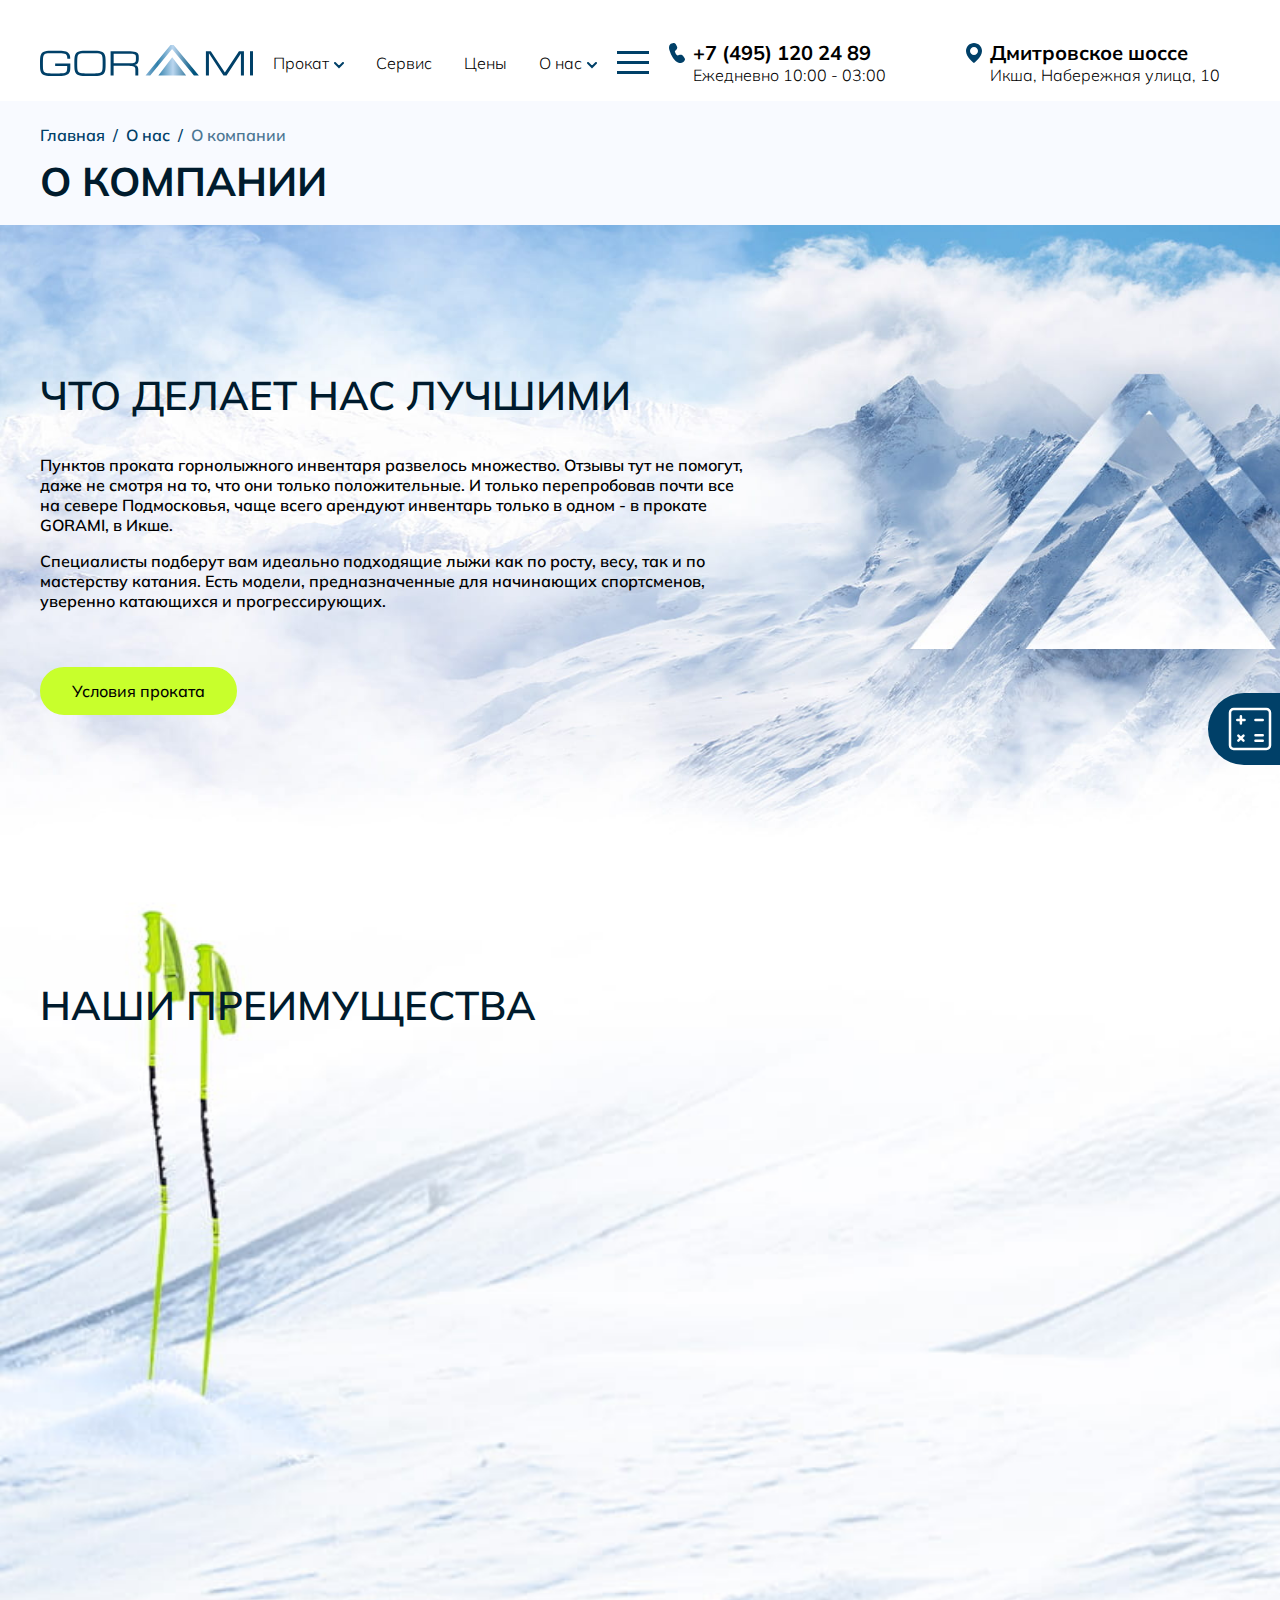
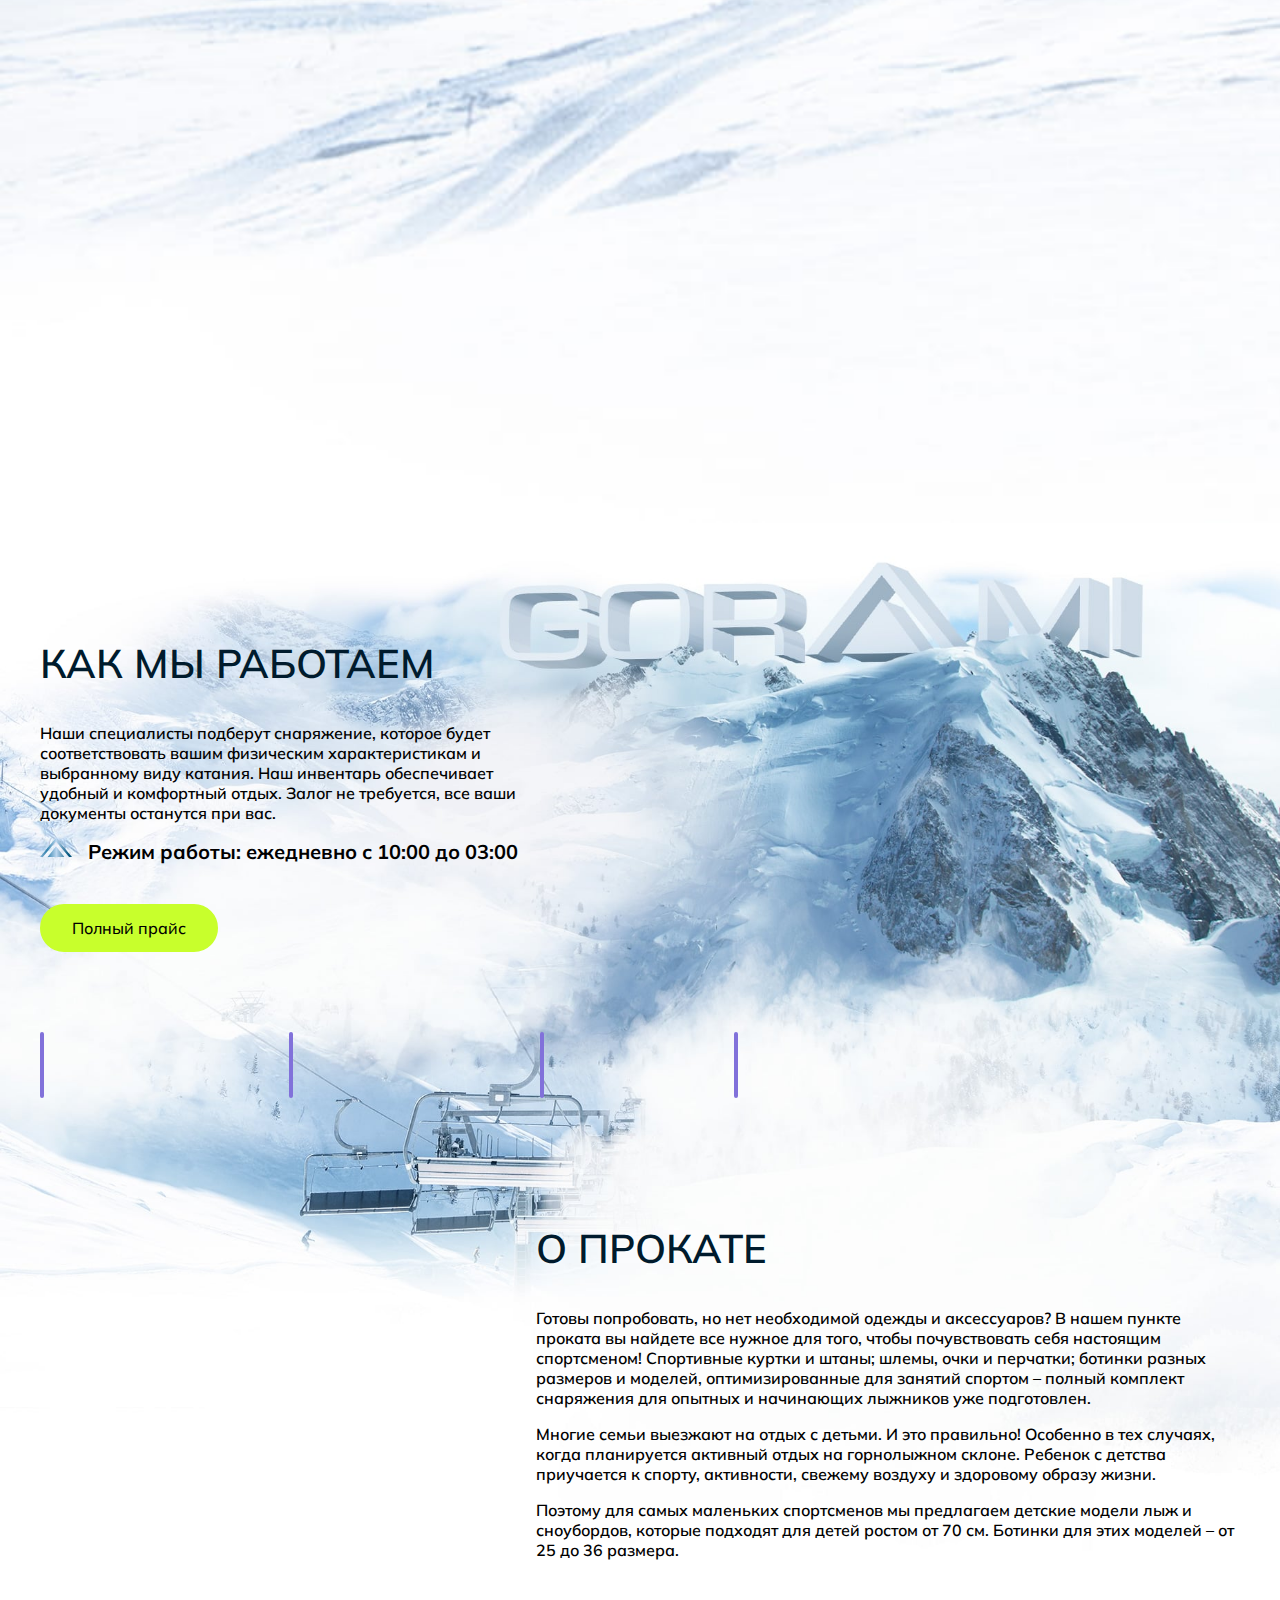
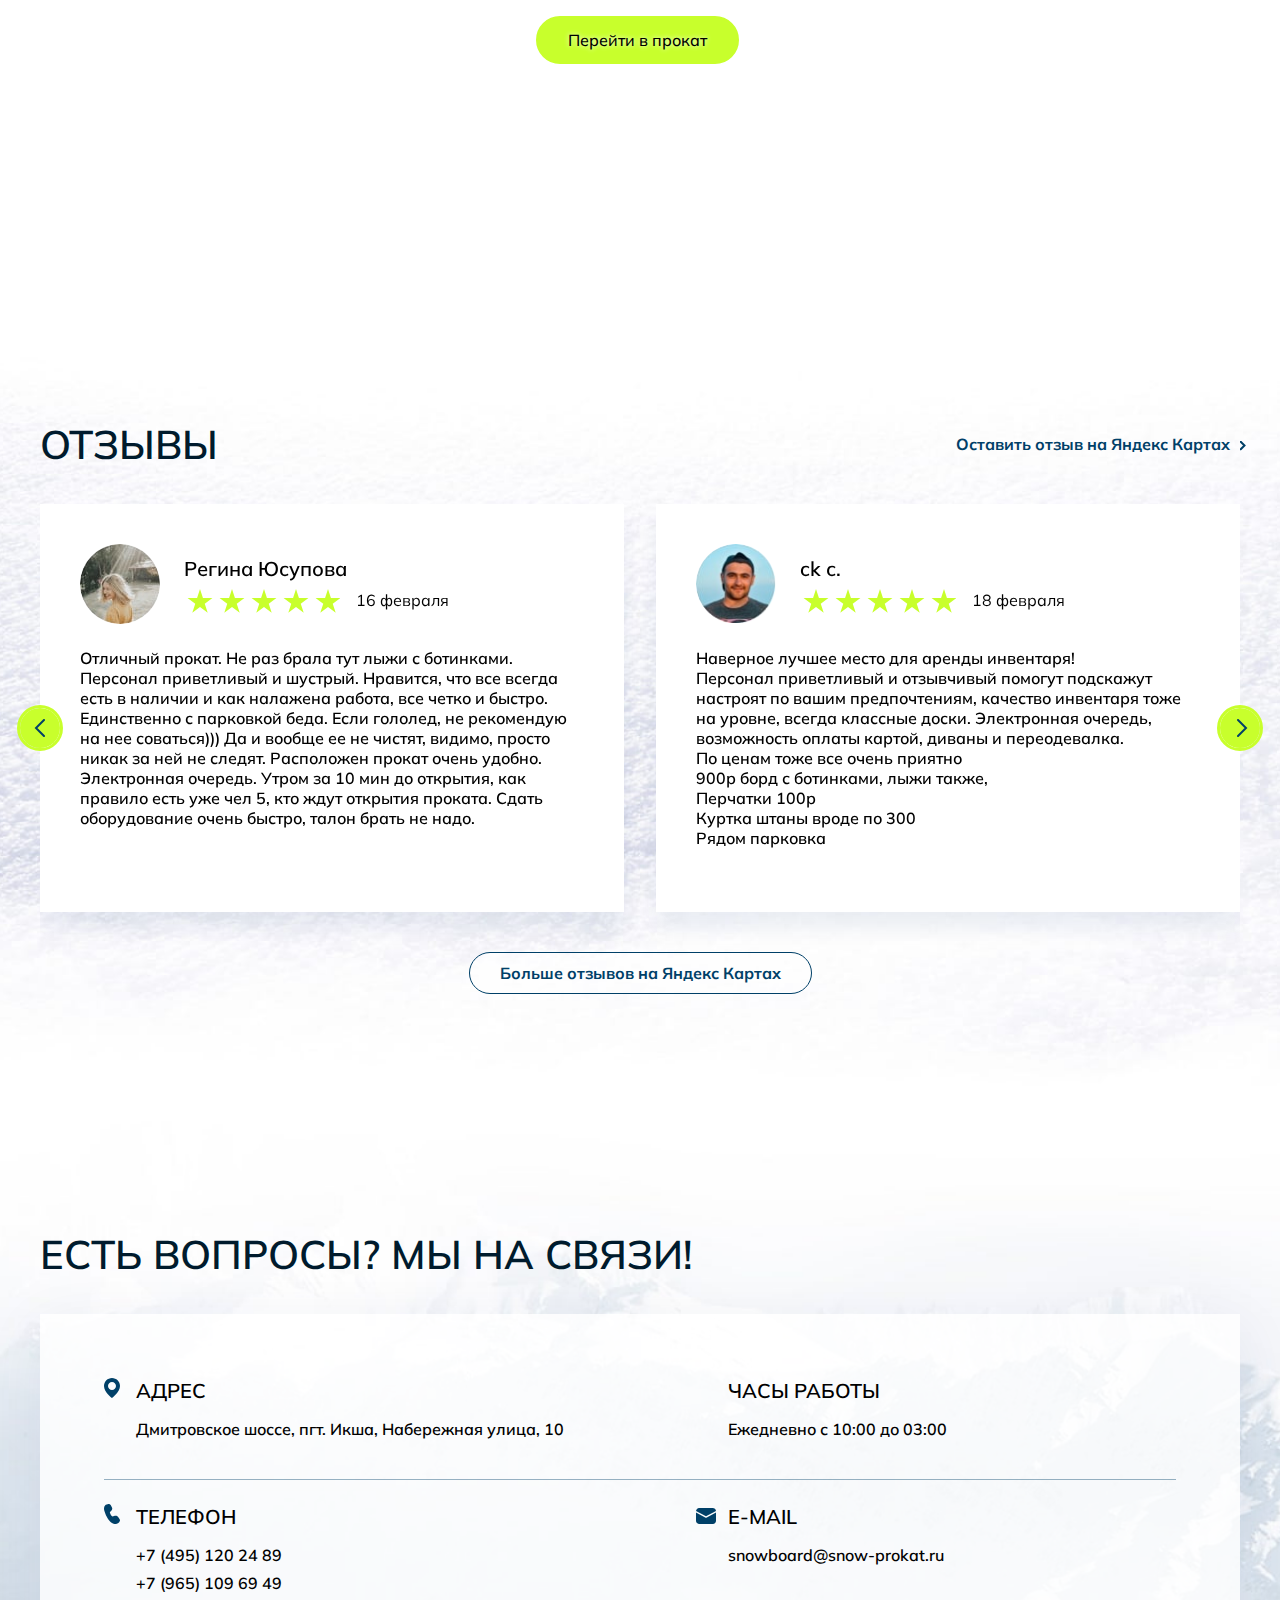
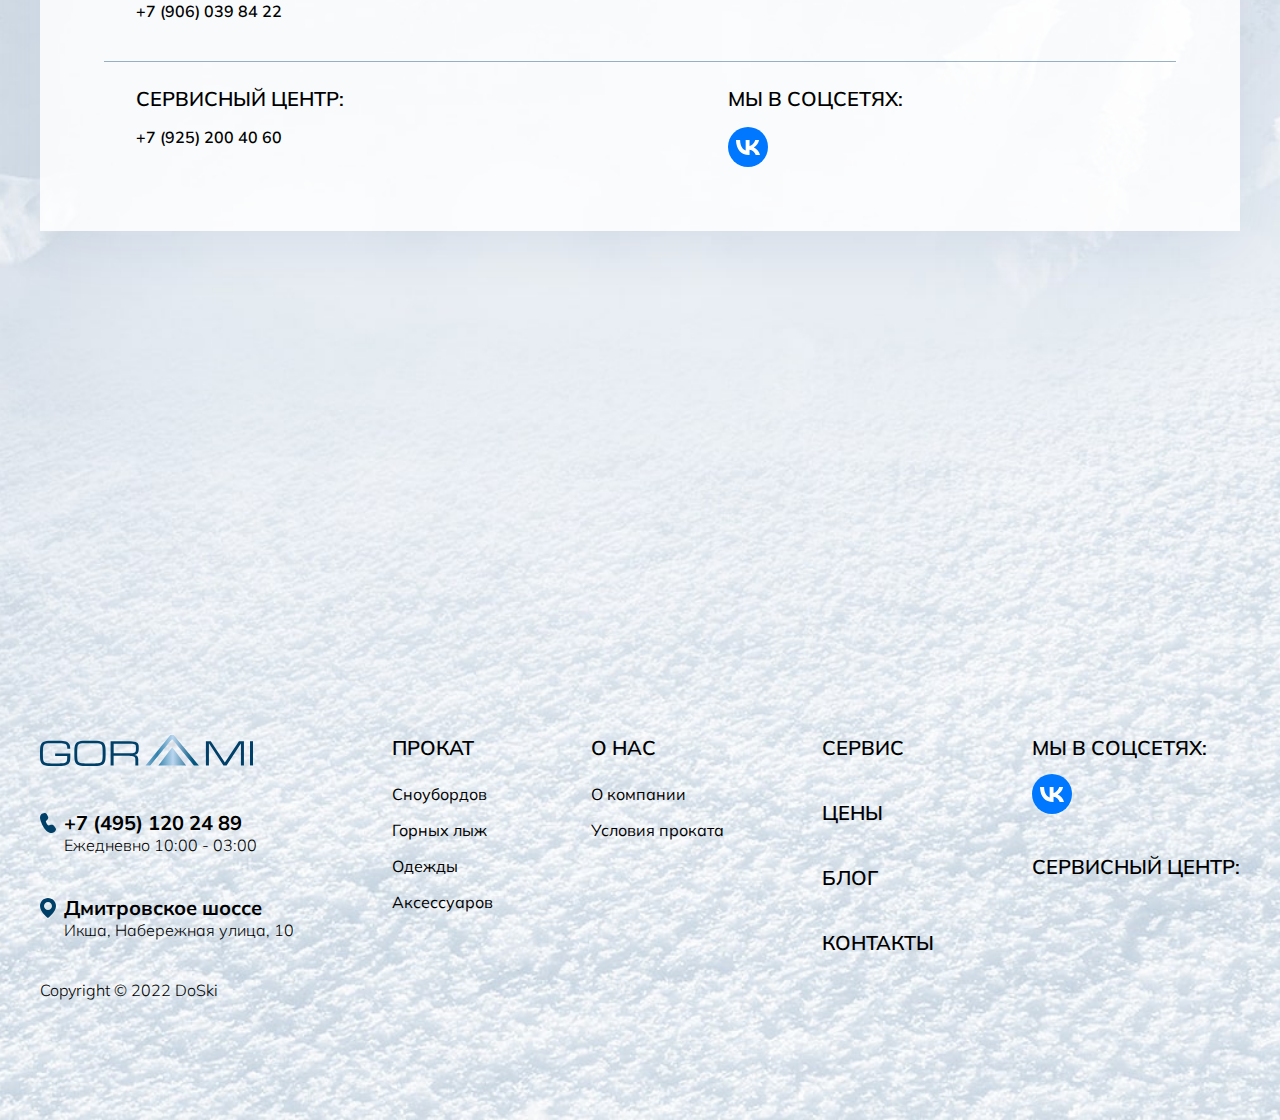
==== about/index.html @ 7235d3f4 "add project" ====
<!DOCTYPE html>
<html lang="ru">
<head>
  <meta charset="windows-1251">
  <meta http-equiv="X-UA-Compatible" content="IE=edge">
  <meta name="viewport" content="width=device-width, initial-scale=1.0">
  <title>Gorami</title>
  <link rel="shortcut icon" href="/favicon.svg" type="image/svg+xml">
  <link rel="stylesheet" href="/fonts/fonts.css">
  <link rel="stylesheet" href="/styles/tiny-slider.css">
  <link rel="stylesheet" href="/template_styles.css">
  <script src="/js/jquery-3.6.0.min.js"></script>
  <script src="/js/tiny-slider.js"></script>
  <script src="https://api-maps.yandex.ru/2.1/?apikey=424e8338-02d6-4172-8698-59b1cd6343d4&lang=ru_RU" type="text/javascript"></script>  
  <script src="/script.js"></script>
</head>
<body>
  <div class="loader">
    <img src="/images/icons/icon.svg" width="300">
  </div>
  <header class="header limiter">
    <a href="/"><img class="header_logo" src="/images/logo.svg"></a>
    <nav class="header_menu">
      <ul class="header_menu-list">
        <li class="header_submenu">
          <a href="/rental/">������</a>
          <ul>
            <li><a href="/rental/snowboard/">������ ����������</a></li>
            <li><a href="/rental/ski/">������ ������ ���</a></li>
            <li><a href="/rental/clothing/">������ ������</a></li>
            <li><a href="/rental/accessories/">������ �����������</a></li>
          </ul>
        </li>
        <li><a href="/service/">������</a></li>
        <li><a href="/prices/">����</a></li>
        <li class="header_submenu">
          <a href="/about/">� ���</a>
          <ul>
            <li><a href="/about/">� ��������</a></li>
            <li><a href="/about/conditions/">������� �������</a></li>
          </ul>
        </li>
        <li><a href="/blog/">����</a></li>
        <li><a href="/contacts/">��������</a></li>
      </ul>
      <div class="burger">
        <div class="burger_icon"></div>
        <ul class="burger_menu popup-menu"></ul>
      </div>
    </nav>
    <div class="header_contacts">
      <div class="header_phone">
        <a href="tel:+74951202489" class="header_phone-top header_contacts-top">+7 (495) 120 24 89</a>
        <div class="header_contacts-bottom">��������� 10:00 - 03:00</div>
      </div>
      <div class="header_address">
        <div class="header_address-top header_contacts-top">����������� �����</div>
        <div class="header_contacts-bottom">����, ���������� �����, 10</div>
      </div>
    </div>
    <div class="mobile_burger">
      <div class="burger_icon"></div>
    </div>
    <div class="mobile_sidebar limiter">
      <div class="mobile_sidebar-header">
        <img class="header_logo" src="/images/logo.svg">
        <div class="mobile_burger">
          <div class="burger_icon"></div>
        </div>
      </div>
      <nav class="mobile_menu">
        <ul>
          <li class="mobile_submenu">
            <a href="/rental/">������</a>
            <div class="submenu">
              <div class="submenu_back">������</div>
              <ul>
                <li><a href="/rental/snowboard/">����������</a></li>
                <li><a href="/rental/ski/">������ ���</a></li>
                <li><a href="/rental/clothing/">������</a></li>
                <li><a href="/rental/accessories/">�����������</a></li>
              </ul>
              <div class="mobile_contacts">
                <div class="header_phone">
                  <a href="tel:+74951202489" class="header_phone-top header_contacts-top">+7 (495) 120 24 89</a>
                  <div class="header_contacts-bottom">��������� 10:00 - 03:00</div>
                </div>
                <div class="header_address">
                  <div class="header_address-top header_contacts-top">����������� �����</div>
                  <div class="header_contacts-bottom">����, ���������� �����, 10</div>
                </div>
              </div>
            </div>
          </li>
          <li><a href="/service/">������</a></li>
          <li><a href="/prices/">����</a></li>
          <li class="mobile_submenu">
            <a href="/about/">� ���</a>
            <div class="submenu">
              <div class="submenu_back">� ���</div>
              <ul>
                <li><a href="/about/">� ��������</a></li>
                <li><a href="/about/conditions/">������� �������</a></li>
              </ul>
              <div class="mobile_contacts">
                <div class="header_phone">
                  <a href="tel:+74951202489" class="header_phone-top header_contacts-top">+7 (495) 120 24 89</a>
                  <div class="header_contacts-bottom">��������� 10:00 - 03:00</div>
                </div>
                <div class="header_address">
                  <div class="header_address-top header_contacts-top">����������� �����</div>
                  <div class="header_contacts-bottom">����, ���������� �����, 10</div>
                </div>
              </div>
            </div>
          </li>
          <li><a href="/blog/">����</a></li>
          <li><a href="/contacts/">��������</a></li>
        </ul>
      </nav>
      <div class="mobile_contacts">
        <div class="header_phone">
          <a href="tel:+74951202489" class="header_phone-top header_contacts-top">+7 (495) 120 24 89</a>
          <div class="header_contacts-bottom">��������� 10:00 - 03:00</div>
        </div>
        <div class="header_address">
          <div class="header_address-top header_contacts-top">����������� �����</div>
          <div class="header_contacts-bottom">����, ���������� �����, 10</div>
        </div>
      </div>
    </div>
  </header>
  <main>
    <div class="subheader">
      <div class="limiter">
        <ul class="breadcrumbs">
          <li>
            <a href="/">�������</a>
          </li>
          <li>
            <a href="/about/">� ���</a>
          </li>
          <li>� ��������</li>
        </ul>
        <h1>� ��������</h1>
      </div>
    </div>
    <div class="about_first animate_parent">
      <div class="limiter">
        <div class="about_first-text">
          <h2>��� ������ ��� �������</h2>
          <p>������� ������� ������������ ��������� ��������� ���������. ������ ��� �� �������, ���� �� ������ �� ��, ��� ��� ������ �������������. � ������ ������������ ����� ��� �� ������ �����������, ���� ����� �������� ��������� ������ � ����� - � ������� GORAMI, � ����.</p>
          <p>����������� �������� ��� �������� ���������� ���� ��� �� �����, ����, ��� � �� ���������� �������. ���� ������, ��������������� ��� ���������� �����������, �������� ���������� � ���������������.</p>
          <a class="button button__full-green" href="/about/conditions/">������� �������</a>
        </div>
      </div>
      <img class="snowboarder_about animate" src="/images/snowboarder_about.png">
    </div>
    <section class="main_advantages about_advantages animate_parent">
      <div class="limiter">
        <div class="hgroup">
          <h2>���� ������������</h2>
        </div>
        <div class="main_advantages-container"> 
          <div class="main_advantages-list">
            <div class="main_advantages-item animate">
              <img src="/images/advantages_1.png" loading="lazy">
              <p>��������� ���������� ��������� �� 30%</p>
            </div>
            <div class="main_advantages-item animate">
              <img src="/images/advantages_2.png" loading="lazy">
              <p>����������������� ��������� ��������� ����� ������� �������</p>
            </div>
            <div class="main_advantages-item animate">
              <img src="/images/advantages_3.png" loading="lazy">
              <p>������� �������� � ����������</p>
            </div>
            <div class="main_advantages-item animate">
              <img src="/images/advantages_4.png" loading="lazy">
              <p>������ �������� ���������, ������� ������ � ������</p>
            </div>
            <div class="main_advantages-item animate">
              <img src="/images/advantages_5.png" loading="lazy">
              <p>���������� ���������� � ������� ������</p>
            </div>
            <div class="main_advantages-item animate">
              <img src="/images/advantages_6.png" loading="lazy">
              <p>����������� �������, ������ �������</p>
            </div>
          </div>
          <div class="advantages_slider-wrapper">
            <div class="advantages_slider">
              <div>
                <div class="advantages_slider-item">
                  <img src="/images/advantages_1.png" class="advantages_slider-img" loading="lazy">
                  <p>��������� ���������� ��������� �� 30%</p>
                </div>
              </div>
              <div>
                <div class="advantages_slider-item">
                  <img src="/images/advantages_2.png" loading="lazy">
                  <p>����������������� ��������� ��������� ����� ������� �������</p>
                </div>
              </div>
              <div>
                <div class="advantages_slider-item">
                  <img src="/images/advantages_3.png" loading="lazy">
                  <p>������� �������� � ����������</p>
                </div>
              </div>
              <div>
                <div class="advantages_slider-item" class="advantages_slider-img">
                  <img src="/images/advantages_4.png" loading="lazy">
                  <p>������ �������� ���������, ������� ������ � ������</p>
                </div>
              </div>
              <div>
                <div class="advantages_slider-item">
                  <img src="/images/advantages_5.png" loading="lazy">
                  <p>���������� ���������� � ������� ������</p>
                </div>
              </div>
              <div>
                <div class="advantages_slider-item">
                  <img src="/images/advantages_6.png" loading="lazy">
                  <p>����������� �������, ������ �������</p>
                </div>
              </div>
            </div>
            <div class="advantages_slider-nav">
              <button class="advantages_slider-left"></button>
              <button class="advantages_slider-right"></button>
            </div>
          </div>
        </div>
      </div>
    </section>
    <div class="about_middle">
      <section class="our-work limiter animate_parent">
        <div class="hgroup">
          <h2>��� �� ��������</h2>
        </div>
        <div class="our-work_text">
          <p>���� ����������� �������� ����������, ������� ����� ��������������� ����� ���������� ��������������� � ���������� ���� �������. ��� ��������� ������������ ������� � ���������� �����. ����� �� ���������, ��� ���� ��������� ��������� ��� ���.</p>
          <div class="time-work"><div>����� ������: <span class="nowrap">��������� � 10:00 �� 03:00</span></div></div>
          <div class="our-work_buttons"><a class="button button__full-green" href="/prices/">������ �����</a></div>
        </div>
        <div class="our-work_list">
          <div class="our-work_item">
            <div class="our-work_item-text animate">������������<br> ���������</div>
          </div>
          <div class="our-work_item">
            <div class="our-work_item-text animate">�������<br> ������������</div>
          </div>
          <div class="our-work_item">
            <div class="our-work_item-text animate">������<br> 5 ������</div>
          </div>
          <div class="our-work_item">
            <div class="our-work_item-text animate">���������<br> ����</div>
          </div>
        </div>   
      </section>
      <section class="about_rental limiter">
        <img class="about_family" src="/images/about_family.png">
        <div class="about_rental-text">
          <div class="hgroup">
            <h2>� �������</h2>
          </div>
          <p>������ �����������, �� ��� ����������� ������ � �����������? � ����� ������ ������� �� ������� ��� ������ ��� ����, ����� ������������� ���� ��������� �����������! ���������� ������ � �����; �����, ���� � ��������; ������� ������ �������� � �������, ���������������� ��� ������� ������� � ������ �������� ���������� ��� ������� � ���������� �������� ��� �����������.</p>
          <p>������ ����� �������� �� ����� � ������. � ��� ���������! �������� � ��� �������, ����� ����������� �������� ����� �� ����������� ������. ������� � ������� ���������� � ������, ����������, ������� ������� � ��������� ������ �����.</p>
          <p>������� ��� ����� ��������� ����������� �� ���������� ������� ������ ��� � ����������, ������� �������� ��� ����� ������ �� 70 ��. ������� ��� ���� ������� � �� 25 �� 36 �������.</p>
          <a class="button button__full-green" href="/rental/">������� � ������</a>
        </div>      
      </section>
    </div>
    <div class="about_reviews">
      <section class="main_reviews limiter animate_parent">
        <div class="hgroup">
          <h2>������</h2>
          <a class="link" target="_blank" href="https://yandex.ru/maps/org/prokat_gornykh_lyzh_i_snoubordov_gornolyzhny_prokat_doski/233128939343/reviews/?add-review=true&ll=37.508894%2C56.174595&z=16">�������� ����� �� ������ ������</a>
        </div>
        <div class="main_reviews-container">
          <div class="reviews_slider">
            <div class="reviews_slider-item-wrapper">
              <div class="reviews_slider-item">
                <div class="review_item-header">
                  <div class="review_item-photo">
                    <img src="/images/review_1.jpg" alt="������ �������" loading="lazy">
                  </div>
                  <div class="review_item-nameContainer">
                    <p class="review_item-name">������ �������</p>
                    <div class="review_item-ratingDate">
                      <div class="review_item-rating" data-rating="5"></div>
                      <div class="review_item-date">16 �������</div>
                    </div>
                  </div>
                </div>
                <div class="review_item-text">
                  �������� ������. �� ��� ����� ��� ���� � ���������. �������� ����������� � �������. ��������, ��� ��� ������ ���� � ������� � ��� �������� ������, ��� ����� � ������. ����������� � ��������� ����. ���� �������, �� ���������� �� ��� ��������))) �� � ������ �� �� ������, ������, ������ ����� �� ��� �� ������. ���������� ������ ����� ������. ����������� �������. ����� �� 10 ��� �� ��������, ��� ������� ���� ��� ��� 5, ��� ���� �������� �������. ����� ������������ ����� ������, ����� ����� �� ����.
                </div>
              </div>
            </div>
            <div class="reviews_slider-item-wrapper">
              <div class="reviews_slider-item">
                <div class="review_item-header">
                  <div class="review_item-photo">
                    <img src="/images/review_2.jpg" alt="ck �." loading="lazy">
                  </div>
                  <div class="review_item-nameContainer">
                    <p class="review_item-name">ck �.</p>
                    <div class="review_item-ratingDate">
                      <div class="review_item-rating" data-rating="5"></div>
                      <div class="review_item-date">18 �������</div>
                    </div>
                  </div>
                </div>
                <div class="review_item-text">
                  �������� ������ ����� ��� ������ ���������!<br>
                  �������� ����������� � ���������� ������� ��������� �������� �� ����� �������������, �������� ��������� ���� �� ������, ������ �������� �����.
                  ����������� �������, ����������� ������ ������, ������ � ������������.<br>
                  �� ����� ���� ��� ����� �������<br>
                  900� ���� � ���������, ���� �����,<br>
                  �������� 100�<br>
                  ������ ����� ����� �� 300<br>
                  ����� ��������
                </div>
              </div>
            </div>
            <div class="reviews_slider-item-wrapper">
              <div class="reviews_slider-item">
                <div class="review_item-header">
                  <div class="review_item-photo">
                    <img src="/images/review_1.jpg" alt="������ �������" loading="lazy">
                  </div>
                  <div class="review_item-nameContainer">
                    <p class="review_item-name">������ �������</p>
                    <div class="review_item-ratingDate">
                      <div class="review_item-rating" data-rating="5"></div>
                      <div class="review_item-date">16 �������</div>
                    </div>
                  </div>
                </div>
                <div class="review_item-text">
                  �������� ������. �� ��� ����� ��� ���� � ���������. �������� ����������� � �������. ��������, ��� ��� ������ ���� � ������� � ��� �������� ������, ��� ����� � ������. ����������� � ��������� ����. ���� �������, �� ���������� �� ��� ��������))) �� � ������ �� �� ������, ������, ������ ����� �� ��� �� ������. ���������� ������ ����� ������. ����������� �������. ����� �� 10 ��� �� ��������, ��� ������� ���� ��� ��� 5, ��� ���� �������� �������. ����� ������������ ����� ������, ����� ����� �� ����.
                </div>
              </div>
            </div>
            <div class="reviews_slider-item-wrapper">
              <div class="reviews_slider-item">
                <div class="review_item-header">
                  <div class="review_item-photo">
                    <img src="/images/review_2.jpg" alt="ck �." loading="lazy">
                  </div>
                  <div class="review_item-nameContainer">
                    <p class="review_item-name">ck �.</p>
                    <div class="review_item-ratingDate">
                      <div class="review_item-rating" data-rating="5"></div>
                      <div class="review_item-date">18 �������</div>
                    </div>
                  </div>
                </div>
                <div class="review_item-text">
                  �������� ������ ����� ��� ������ ���������!<br>
                  �������� ����������� � ���������� ������� ��������� �������� �� ����� �������������, �������� ��������� ���� �� ������, ������ �������� �����.
                  ����������� �������, ����������� ������ ������, ������ � ������������.<br>
                  �� ����� ���� ��� ����� �������<br>
                  900� ���� � ���������, ���� �����,<br>
                  �������� 100�<br>
                  ������ ����� ����� �� 300<br>
                  ����� ��������
                </div>
              </div>
            </div>
          </div>
          <div class="reviews_slider-nav">
            <button class="reviews_slider-left"></button>
            <button class="reviews_slider-right"></button>
          </div>
        </div>
        <a class="button button__blue button_reviews" target="_blank" href="https://yandex.ru/maps/org/prokat_gornykh_lyzh_i_snoubordov_gornolyzhny_prokat_doski/233128939343/reviews/?ll=37.508894%2C56.174595&z=16">������ ������� �� ������ ������</a>
        <img class="animate ski_mask" src="/images/ski_mask.png" loading="lazy">
      </section>
    </div>
  </main>
  <footer>
    <section class="contacts limiter" id="contacts">
      <div class="hgroup">
        <h2>���� �������? �� �� �����!</h2>
      </div>
      <div class="contacts_content">
        <div class="contacts_row">
          <div class="contacts_col">
            <img src="/images/icons/place.svg">
            <div class="contacts_text">
              <h4>�����</h4>
              <div class="contact_content">
                <p>����������� �����, ���. ����, ���������� �����, 10</p>
              </div>
            </div>
          </div>
          <div class="contacts_col">
            <img src="/images/icons/time.svg" loading="lazy">
            <div class="contacts_text">
              <h4>���� ������</h4>
              <div class="contact_content">
                <p>��������� � 10:00 �� 03:00</p>
              </div>
            </div>
          </div>
        </div>
        <div class="contacts_row">
          <div class="contacts_col">
            <img src="/images/icons/phone.svg" loading="lazy">
            <div class="contacts_text">
              <h4>�������</h4>
              <div class="contact_content">
                <a href="tel:+74951202489">+7 (495) 120 24 89</a>
                <a href="tel:+79651096949">+7 (965) 109 69 49</a>
                <a href="tel:+79060398422">+7 (906) 039 84 22</a>
              </div>
            </div>
          </div>
          <div class="contacts_col">
            <img src="/images/icons/mail.svg">
            <div class="contacts_text">
              <h4>E-mail</h4>
              <div class="contact_content">
                <a href="mailto:snowboard@snow-prokat.ru">snowboard@snow-prokat.ru</a>
              </div>
            </div>
          </div>
        </div>
        <div class="contacts_row">
          <div class="contacts_col">
            <div class="contacts_text">
              <h4>��������� �����:</h4>
              <div class="contact_content">
                <a href="tel+79252004060">+7 (925) 200 40 60</a>
                <div class="contacts-links">
                  <a href="#">
                    <img src="/images/icons/telegram.svg" loading="lazy">
                  </a>
                  <a href="#">
                    <img src="/images/icons/whatsapp.svg" loading="lazy">
                  </a>
                </div>
              </div>
            </div>
          </div>
          <div class="contacts_col">
            <div class="contacts_text">
              <h4>�� � ��������:</h4>
              <div class="contact_content">
                <div class="contacts-links">
                  <a href="#">
                    <img src="/images/icons/vk.svg">
                  </a>
                </div>
              </div>
            </div>
          </div>
        </div>
      </div>
      <div class="contacts_map" id="map"></div>
    </section>
    <section class="footer_content limiter">
      <div class="footer_col">
        <span><img class="footer_logo" src="/images/logo.svg" loading="lazy"></span>
        <div class="footer_contacts">
          <div class="header_phone">
            <a href="tel:+74951202489" class="header_phone-top header_contacts-top">+7 (495) 120 24 89</a>
            <div class="header_contacts-bottom">��������� 10:00 - 03:00</div>
          </div>
          <div class="header_address">
            <div class="header_address-top header_contacts-top">����������� �����</div>
            <div class="header_contacts-bottom">����, ���������� �����, 10</div>
          </div>
        </div>
        <div class="footer_copyright">Copyright � 2022 DoSki</div>
      </div>
      <nav class="footer_col footer_halfcol">
        <ul class="footer_menu">
          <li class="footer_menu-section"><a href="/rental/">������</a></li>
          <li><a href="/rental/snowboard/">����������</a></li>
          <li><a href="/rental/ski/">������ ���</a></li>
          <li><a href="/rental/clothing/">������</a></li>
          <li><a href="/rental/accessories/">�����������</a></li>
        </ul>
      </nav>
      <nav class="footer_col footer_halfcol">
        <ul class="footer_menu">
          <li class="footer_menu-section"><a href="/about/">� ���</a></li>
          <li><a href="/about/">� ��������</a></li>
          <li><a href="/about/conditions/">������� �������</a></li>
        </ul>
      </nav>
      <nav class="footer_col">
        <ul class="footer_menu">
          <li class="footer_menu-section"><a href="/service/">������</a></li>
          <li class="footer_menu-section"><a href="/prices/">����</a></li>
          <li class="footer_menu-section"><a href="/blog/">����</a></li>
          <li class="footer_menu-section"><a href="/contacts/">��������</a></li>
        </ul>
      </nav>
      <div class="footer_col">
        <div class="contacts_text">
          <h4>�� � ��������:</h4>
          <div class="contact_content">
            <div class="contacts-links">
              <a href="#">
                <img src="/images/icons/vk.svg" loading="lazy">
              </a>
            </div>
          </div>
        </div>
        <div class="contacts_text">
          <h4>��������� �����:</h4>
          <div class="contact_content">
            <div class="contacts-links">
              <a href="#">
                <img src="/images/icons/telegram.svg" loading="lazy">
              </a>
              <a href="#">
                <img src="/images/icons/whatsapp.svg" loading="lazy">
              </a>
            </div>
          </div>
        </div>
      </div>
    </section>
  </footer>
  <div class="fixed_button" data-modal="calculator"></div>
  <div class="overlay"></div>
  <div class="modal calculator" data-id="calculator">
    <div class="close"></div>
    <h2>�������� ���������� ����� � ������ ����������</h2>
    <div class="calculator_content">
      <div class="calculator_left">
        <div class="calculator_time">
          <button class="button_time active" data-day="1">1 �����</button>
          <button class="button_time" data-day="2">2 �����</button>
          <button class="button_time" data-day="3">3 �����</button>
          <button class="button_time" data-day="4">4 �����</button>
          <button class="button_time" data-day="5">5 �����</button>
          <button class="button_time" data-day="6">6 �����</button>
          <button class="button_time" data-day="7">7 �����</button>
          <input class="input_time" data-day="0" type="number" placeholder="������ (�� 30 �����)" min="1" max="30">
        </div>
        <div class="calculator_bottom">
          �����: <span class="calculator_sum">0</span> &#8381;
        </div>
      </div>
      <div class="calculator_right">
        <div class="calculator_inventory">
          <div class="calculator_inventory-item">
            <h4>��������:<br> ������ ���� / �������� / �������</h4>
            <div class="calculator_inventory-count">
              <button class="calculator_inventory-minus">-</button>
              <input type="number" class="calculator_inventory-number" value="0" step="1" min="0" max="99" data-1="900"  data-2="1700" data-3="2400" data-4="3000" data-5="3600" data-6="4200" data-7="4800">
              <button class="calculator_inventory-plus">+</button>
            </div>
          </div>
          <div class="calculator_inventory-item">
            <h4>������ ����</h4>
            <div class="calculator_inventory-count">
              <button class="calculator_inventory-minus">-</button>
              <input type="number" class="calculator_inventory-number" value="0" step="1" min="0" max="99" data-1="700"  data-2="1100" data-3="1500" data-4="1900" data-5="2300" data-6="2700" data-7="3100">
              <button class="calculator_inventory-plus">+</button>
            </div>
          </div>
          <div class="calculator_inventory-item">
            <h4>��������</h4>
            <div class="calculator_inventory-count">
              <button class="calculator_inventory-minus">-</button>
              <input type="number" class="calculator_inventory-number" value="0" step="1" min="0" max="99" data-1="700"  data-2="1100" data-3="1500" data-4="1900" data-5="2300" data-6="2700" data-7="3100">
              <button class="calculator_inventory-plus">+</button>
            </div>
          </div>
          <div class="calculator_inventory-item">
            <h4>�����</h4>
            <div class="calculator_inventory-count">
              <button class="calculator_inventory-minus">-</button>
              <input type="number" class="calculator_inventory-number" value="0" step="1" min="0" max="99" data-1="200"  data-2="350" data-3="500" data-4="650" data-5="800" data-6="950" data-7="1100">
              <button class="calculator_inventory-plus">+</button>
            </div>
          </div>
          <div class="calculator_inventory-item">
            <h4>�������</h4>
            <div class="calculator_inventory-count">
              <button class="calculator_inventory-minus">-</button>
              <input type="number" class="calculator_inventory-number" value="0" step="1" min="0" max="99" data-1="400"  data-2="700" data-3="900" data-4="1100" data-5="1300" data-6="1500" data-7="1700">
              <button class="calculator_inventory-plus">+</button>
            </div>
          </div>
          <div class="calculator_inventory-item">
            <h4>����</h4>
            <div class="calculator_inventory-count">
              <button class="calculator_inventory-minus">-</button>
              <input type="number" class="calculator_inventory-number" value="0" step="1" min="0" max="99" data-1="200"  data-2="350" data-3="500" data-4="650" data-5="800" data-6="950" data-7="1100">
              <button class="calculator_inventory-plus">+</button>
            </div>
          </div>
          <div class="calculator_inventory-item">
            <h4>��������</h4>
            <div class="calculator_inventory-count">
              <button class="calculator_inventory-minus">-</button>
              <input type="number" class="calculator_inventory-number" value="0" step="1" min="0" max="99" data-1="100"  data-2="150" data-3="200" data-4="250" data-5="300" data-6="350" data-7="400">
              <button class="calculator_inventory-plus">+</button>
            </div>
          </div>
          <div class="calculator_inventory-item">
            <h4>������</h4>
            <div class="calculator_inventory-count">
              <button class="calculator_inventory-minus">-</button>
              <input type="number" class="calculator_inventory-number" value="0" step="1" min="0" max="99" data-1="300"  data-2="500" data-3="700" data-4="900" data-5="1100" data-6="1300" data-7="1500">
              <button class="calculator_inventory-plus">+</button>
            </div>
          </div>
          <div class="calculator_inventory-item">
            <h4>�����</h4>
            <div class="calculator_inventory-count">
              <button class="calculator_inventory-minus">-</button>
              <input type="number" class="calculator_inventory-number" value="0" step="1" min="0" max="99" data-1="300"  data-2="500" data-3="700" data-4="900" data-5="1100" data-6="1300" data-7="1500">
              <button class="calculator_inventory-plus">+</button>
            </div>
          </div>
          <div class="calculator_inventory-item">
            <h4>������ + �����</h4>
            <div class="calculator_inventory-count">
              <button class="calculator_inventory-minus">-</button>
              <input type="number" class="calculator_inventory-number" value="0" step="1" min="0" max="99" data-1="500"  data-2="900" data-3="1300" data-4="1700" data-5="2100" data-6="2500" data-7="2900">
              <button class="calculator_inventory-plus">+</button>
            </div>
          </div>
        </div>
      </div>
      <div class="calculator_bottom calculator_bottom__mobile">
        �����: <span class="calculator_sum">0</span> &#8381;
      </div>
    </div>
  </div>
</body>
</html>
---- fonts/fonts.css ----
@font-face {
  font-family: 'Mulish';
  src: url('./Mulish-Light.ttf');
  font-weight: 300;
  font-style: normal;
}

@font-face {
  font-family: 'Mulish';
  src: url('./Mulish-Regular.ttf');
  font-weight: 400;
  font-style: normal;
}

@font-face {
  font-family: 'Mulish';
  src: url('./Mulish-Medium.ttf');
  font-weight: 500;
  font-style: normal;
}

@font-face {
  font-family: 'Mulish';
  src: url('./Mulish-SemiBold.ttf');
  font-weight: 600;
  font-style: normal;
}

@font-face {
  font-family: 'Mulish';
  src: url('./Mulish-Bold.ttf');
  font-weight: 700;
  font-style: normal;
}
---- styles/tiny-slider.css ----
.tns-outer{padding:0 !important}.tns-outer [hidden]{display:none !important}.tns-outer [aria-controls],.tns-outer [data-action]{cursor:pointer}.tns-slider{-webkit-transition:all 0s;-moz-transition:all 0s;transition:all 0s}.tns-slider>.tns-item{-webkit-box-sizing:border-box;-moz-box-sizing:border-box;box-sizing:border-box}.tns-horizontal.tns-subpixel{white-space:nowrap}.tns-horizontal.tns-subpixel>.tns-item{display:inline-block;vertical-align:top;white-space:normal}.tns-horizontal.tns-no-subpixel:after{content:'';display:table;clear:both}.tns-horizontal.tns-no-subpixel>.tns-item{float:left}.tns-horizontal.tns-carousel.tns-no-subpixel>.tns-item{margin-right:-100%}.tns-no-calc{position:relative;left:0}.tns-gallery{position:relative;left:0;min-height:1px}.tns-gallery>.tns-item{position:absolute;left:-100%;-webkit-transition:transform 0s, opacity 0s;-moz-transition:transform 0s, opacity 0s;transition:transform 0s, opacity 0s}.tns-gallery>.tns-slide-active{position:relative;left:auto !important}.tns-gallery>.tns-moving{-webkit-transition:all 0.25s;-moz-transition:all 0.25s;transition:all 0.25s}.tns-autowidth{display:inline-block}.tns-lazy-img{-webkit-transition:opacity 0.6s;-moz-transition:opacity 0.6s;transition:opacity 0.6s;opacity:0.6}.tns-lazy-img.tns-complete{opacity:1}.tns-ah{-webkit-transition:height 0s;-moz-transition:height 0s;transition:height 0s}.tns-ovh{overflow:hidden}.tns-visually-hidden{position:absolute;left:-10000em}.tns-transparent{opacity:0;visibility:hidden}.tns-fadeIn{opacity:1;filter:alpha(opacity=100);z-index:0}.tns-normal,.tns-fadeOut{opacity:0;filter:alpha(opacity=0);z-index:-1}.tns-vpfix{white-space:nowrap}.tns-vpfix>div,.tns-vpfix>li{display:inline-block}.tns-t-subp2{margin:0 auto;width:310px;position:relative;height:10px;overflow:hidden}.tns-t-ct{width:2333.3333333%;width:-webkit-calc(100% * 70 / 3);width:-moz-calc(100% * 70 / 3);width:calc(100% * 70 / 3);position:absolute;right:0}.tns-t-ct:after{content:'';display:table;clear:both}.tns-t-ct>div{width:1.4285714%;width:-webkit-calc(100% / 70);width:-moz-calc(100% / 70);width:calc(100% / 70);height:10px;float:left}

/*# sourceMappingURL=/sourcemaps/tiny-slider.css.map */
---- template_styles.css ----
:root {
  --accent-primary: #004068;
  --accent-secondary: #C8FF2C;
  --accent-tertiary: #8171DA;
  --accent-opacity: rgba(0, 64, 104, .4);
  --color-background: #EFF5FF;
  --subheader-background: #F8FAFF;
  --opacity-background: rgba(255, 255, 255, 0.4);
  --border-light: #5994CB;
  --text: #001B2D;
  --white: #FFF;  
  font-size: 16px;
  font-weight: 600;
}

* {
  box-sizing: border-box;
  margin: 0;
  padding: 0;
  list-style: none;
  font-weight: unset;
  font-family: 'Mulish';
  outline: none;
}

html, body {
  scroll-behavior: smooth;
}

a {
  color: inherit;
  text-decoration: none;
}

b {
  font-weight: 700;
}

h1 {
  font-weight: 700;
  font-size: 40px;
  line-height: 40px;
  text-transform: uppercase;
  color: var(--text);
}

h2 {
  font-weight: 600;
  font-size: 40px;
  line-height: 40px;
  text-transform: uppercase;
  color: var(--text);
}

h3 {
  font-weight: 400;
  font-size: 32px;
  line-height: 40px;
  text-transform: uppercase;
}

h4 {
  font-weight: 600;
  font-size: 20px;
  line-height: 25px;
  text-transform: uppercase;
}

section {
  padding-top: 120px;
  padding-bottom: 120px;
}

input[type="number"]::-webkit-outer-spin-button,
input[type="number"]::-webkit-inner-spin-button {
  -webkit-appearance: none;
  margin: 0;
}

input[type='number'] {
  -moz-appearance: textfield;
}

input,
button {
  font-size: 16px;
  font-weight: 600;
}

.limiter {
  max-width: 1520px;
  padding-left: 40px;
  padding-right: 40px;
  margin-left: auto;
  margin-right: auto;
}

.button {
  padding: 10px 30px;
  border-radius: 40px;
  cursor: pointer;
  background: var(--opacity-background);
  border: 2px solid var(--opacity-background);
  font-weight: 500;
  font-size: 16px;
  line-height: 20px;
  display: inline-block;
  transition: all .3s ease;
}

.button:hover {
  box-shadow: 0 0 10px 1px rgba(0, 0, 0, .1);
}

.button__green {  
  border: 2px solid var(--accent-secondary);
}

.button__full-green {  
  border: 2px solid var(--accent-secondary);
  background-color: var(--accent-secondary);
  padding: 12px 30px;
}

.button__blue {
  border: 1px solid var(--accent-primary);
  color: var(--accent-primary)
}

.hgroup {
  display: flex;
  align-items: center;
  justify-content: space-between;
  gap: 0 15px;
  flex-wrap: wrap;
  margin-bottom: 40px;
}

.hgroup p {
  margin-top: 24px;
}

.tabs {
  display: flex;
  align-items: center;
  flex-wrap: wrap;
  gap: 16px 40px;
}

.tab {
  background: var(--opacity-background);
  border: 2px solid var(--accent-primary);
  border-radius: 40px;
  font-weight: 500;
  font-size: 16px;
  line-height: 20px;
  padding: 10px 14px;
  cursor: pointer;
  transition: all .3s ease;
}

.tab:not(.active):hover {
  box-shadow: 0 0 10px 1px rgba(0, 0, 0, .1);
}

.tab.active {
  background: var(--accent-primary);
  color: var(--white);
  cursor: default;
}

.tab_content {
  display: none;
}

.tab_content.active {
  display: block;
}

.markers {
  display: grid;
  gap: 16px;
}

.markers li {
  display: flex;
  align-items: baseline;
}

.markers li::before {
  content: "";
  display: block;
  min-width: 32px;
  height: 18px;
  background: url('images/icons/icon.svg');
  margin-right: 16px;
}

.link {
  font-weight: 700;
  font-size: 16px;
  line-height: 20px;
  display: flex;
  align-items: baseline;
  cursor: pointer;
  color: var(--accent-primary);
}

.link::after {
  content: "";
  width: 10px;
  height: 7px;
  background: url('images/icons/arrow_down.svg') no-repeat center/contain transparent;
  transform: rotate(-90deg);
  position: relative;
  left: 8px;
  bottom: 1px;
  transition: all .15s linear;
}

.link:hover::after {
  left: 11px;
}

.nowrap {
  white-space: nowrap;
}

.tns-outer ~ [class$=-nav] button {
  display: block;
  width: 40px;
  height: 40px;
  border-radius: 50%;
  border: none;
  background-color: var(--accent-secondary);
  position: absolute;
  top: calc(50% - 20px);
  left: -20px;
  cursor: pointer;
  display: flex;
  align-items: center;
  justify-content: center;
}

.tns-outer ~ [class$=-nav] button::before {
  content: "";
  position: absolute;
  background-image: url('images/icons/arrow_light.svg');
  background-size: contain;
  background-position: center;
  background-repeat: no-repeat;
  width: 11px;
  height: 18px;
  top: calc(50% - 9px);
  left: calc(50% - 3px);
}

.tns-outer ~ [class$=-nav] [class$=-left]::before {
  transform: rotate(180deg);
  left: calc(50% - 6px);
}

.tns-outer ~ [class$=-nav] [class$=-right] {
  left: auto;
  right: -20px;
}

.tns-outer ~ [class$=-nav] button::after {
  content: "";
  display: block;
  min-width: 40px;
  min-height: 40px;
  border-radius: 50%;
  border: 3px solid var(--accent-secondary);
  background-color: transparent;
  animation: pulse 1.5s linear infinite;
}

.tns-outer ~ [class$=-nav] button:hover::after {
  animation: none;
  transform: scale(1.2);
  opacity: .8;
}

@keyframes pulse {
  from {
    transform: scale(.95);
    opacity: 1;
  }
  to {
    transform: scale(1.5);
    opacity: .2;
  }
}

.loader {
  position: fixed;
  width: 100vw;
  height: 100vh;
  z-index: 100;
  background: var(--color-background);
  display: flex;
  align-items: center;
  justify-content: center;
}

.loader img {
  animation: pulseLoader 2s linear infinite;
}

@keyframes pulseLoader {
  0% {
    transform: scale(0.5);
    opacity: 0;
  }
  50% {
    opacity: 1;
  }
  100% {
    transform: scale(1.2);
    opacity: 0;
  }
}

.selected {
  text-decoration: underline;
}

/* Header */
.header {
  display: flex;
  align-items: center;
  justify-content: space-between;
  padding-top: 40px;
  padding-bottom: 16px;
}

.header > *:not(:last-child) {
  margin-right: 20px;
}

.header_menu {
  display: flex;
  white-space: nowrap;
}

.header_menu a {
  width: fit-content;
}

.header_menu a:hover {
  text-decoration: underline;
}

.header_menu li {
  cursor: pointer;
}

.header_menu-list {
  display: flex;
  align-items: center;
  justify-content: space-between;
  font-weight: 300;
}

.header_menu-list > *:not(:last-child) {
  margin-right: 32px;
}

.header_submenu {
  display: flex;
  align-items: baseline;
  position: relative;
}

.header_submenu::after {
  content: "";
  display: block;
  width: 10px;
  height: 7px;
  background: url('images/icons/arrow_down.svg') no-repeat center/contain transparent;
  margin-left: 5px;
}

.header_submenu ul,
.popup-menu {
  opacity: 0;
  visibility: hidden;
  position: absolute;
  top: 30px;
  left: -15px;
  transition: all .3s ease;
  width: max-content;
  padding: 20px 25px;
  box-shadow: 0 0 20px 3px rgba(0, 0, 0, .1);
  display: grid;
  gap: 10px;
  background-color: var(--white);
  z-index: 1;
}

.header_submenu.active ul,
.popup-menu.active {
  opacity: 1;
  visibility: visible;
}

.popup-menu .header_submenu {
  display: grid;
  position: relative;
}

.popup-menu .header_submenu::after {
  position: absolute;
  top: 8px;
  right: 0;
}

.popup-menu .header_submenu ul {
  position: static;
  opacity: 1;
  visibility: visible;
  box-shadow: none;
  padding: 0;
  padding-left: 10px;
  height: 0px;
  overflow: hidden;
  transition: all .3s ease;
}

.popup-menu .header_submenu.active ul {
  height: auto;
  padding-top: 5px;
}

.header_menu .burger {
  margin-left: 20px;
  position: relative;
}

.burger {
  display: none;
}

.burger_icon {
  display: block;
  width: 32px;
  height: 23px;
  border-top: 3px solid var(--accent-primary);
  border-bottom: 3px solid var(--accent-primary);
  position: relative;
  cursor: pointer;
  transition: all .3s ease;
}

.burger.active {
  display: block;
}

.burger_icon.active {
  border-color: transparent;
}

.burger_icon::before,
.burger_icon::after {
  content: "";
  display: block;
  width: 100%;
  height: 3px;
  background-color: var(--accent-primary);
  position: absolute;
  top: 7px;
  transform: rotate(0deg);
  transition: all .3s ease;
}

.burger_icon.active::before {
  transform: rotate(45deg);
}

.burger_icon.active::after {
  transform: rotate(-45deg);
}

.header_contacts {
  white-space: nowrap;
  display: flex;
  font-weight: 300;
}

.header_contacts > *:not(:last-child) {
  margin-right: 80px;
}

.header_contacts-top {
  font-weight: 700;
  font-size: 20px;
  line-height: 25px;
  display: flex;
  align-items: center;
}

.header_contacts-bottom {
  padding-left: 24px;
  font-weight: 300;
  text-transform: none;
}

.header_contacts-top::before {
  content: "";
  display: block;
  min-width: 16px;
  height: 20px;
  margin-right: 8px;
}

.header_phone-top::before {
  background: url('images/icons/phone.svg') no-repeat center/contain transparent;
}

.header_address-top::before {
  background: url('images/icons/place.svg') no-repeat center/contain transparent;
}

.mobile_burger,
.mobile_sidebar {
  display: none;
}

.header_absolute {
  position: absolute;
  top: 0;
  left: 0;
  right: 0;
  z-index: 1;
}

.subheader {
  background-color: var(--subheader-background);
  padding-top: 24px;
  padding-bottom: 24px;
}

.breadcrumbs {
  display: flex;
  align-items: center;
  justify-content: flex-start;
  flex-wrap: wrap;
  color: var(--accent-primary);
  margin-bottom: 16px;
}

.breadcrumbs li {
  display: flex;
}

.breadcrumbs li:not(:last-child)::after {
  content: "/";
  margin: 0 8px;
}

.breadcrumbs li:last-child {
  opacity: .7;
}
/* /Header */
/* Main */
.main_screen {
  background: url('images/main_back.jpg') no-repeat center/cover transparent;
  height: 1000px;
  position: relative;
  overflow: hidden;
}

.main_img {
  position: absolute;
  width: 100%;
  min-width: 1200px;
  right: 0;
  
}

.main_img.slope {
  bottom: -200px;
  transform: scale(1.2);
  transition: all .8s ease;
}

.main_img.slope.animated {
  bottom: 0px;
  transform: scale(1);
}

.main_img.skier {
  bottom: 50%;
  right: -50%;
  transition: all 1s ease-out;
}

.main_img.skier.animated {
  bottom: 0%;
  right: 0%;
}

.main_img.snow {
  bottom: 50%;
  right: -50%;
  transition: all 1s ease-out;
}

.main_img.snow.animated {
  bottom: 0%;
  right: 0%;
}

.main_screen-text {
  display: flex;
  flex-direction: column;
  justify-content: center;
  height: inherit;
  position: relative;
}

.main_screen-text h1 {
  font-weight: 700;
  font-size: 56px;
  line-height: 56px;
  text-transform: uppercase;
  margin-bottom: 16px;
}

.main_screen-text p {
  font-weight: 500;
  font-size: 24px;
  line-height: 30px;
}

.main_screen-buttons {
  margin-top: 40px;
}

.main_screen-buttons > *:not(:last-child) {
  margin-right: 40px;
}

.main_top {
  background: url('images/main_top.jpg') no-repeat top/cover transparent;
  position: relative;
  overflow: hidden;
}

.snowboarder_main {
  position: absolute;
  right: -1000px;
  top: 10%;
  transition: all 1s ease;
}

.snowboarder_main.animated {
  right: 0px;
  top: 22%;
}

.main_advantages {
  padding-bottom: 0px;
}

.main_advantages-list {
  display: grid;
  grid-template-columns: repeat(4, 1fr);
  grid-template-rows: repeat(2, 1fr);
  grid-auto-flow: column;
  gap: 32px;
  counter-reset: advantages;
}

.main_advantages-item {
  background: var(--white);
  box-shadow: 0px 8px 40px rgba(0, 51, 111, 0.16);
  display: flex;
  flex-direction: column;
  align-items: center;
  justify-content: flex-end;
  opacity: 0;
  position: relative;
  top: 20px;
  transition: all .5s ease;
}

.main_advantages-item:nth-child(2) {
  transition-delay: .2s;
}

.main_advantages-item:nth-child(3) {
  transition-delay: .4s;
}

.main_advantages-item:nth-child(4) {
  transition-delay: .6s;
}

.main_advantages-item:nth-child(5) {
  transition-delay: .8s;
}

.main_advantages-item:nth-child(6) {
  transition-delay: 1s;
}

.main_advantages-item.animated {
  opacity: 1;
  top: 0px;
}

.main_advantages-item:nth-child(3n + 1) {
  grid-row: 1 / 3;
}

.main_advantages-item img {
  display: block;
  max-width: 100%;
  object-fit: contain;
  object-position: center;
  margin-top: 40px;
}

.main_advantages-item:nth-child(3n + 1) img {
  margin-top: 0px;
}

.main_advantages-item p {
  padding: 16px 40px 40px;
  text-align: center;
  font-weight: 600;
  font-size: 20px;
  line-height: 25px;
}

.advantages_slider-wrapper {
  position: relative;
  display: none;
}

.advantages_slider {
  display: flex;
}

.advantages_slider-item {
  background-color: var(--white);
  display: flex;
  flex-direction: column;
  align-items: center;
  justify-content: space-between;
  text-align: center;
  min-height: 100%;
}

.advantages_slider-item img {
  display: block;
  object-fit: contain;
  max-width: 100%;
  margin: auto;
}

.advantages_slider-item p {
  padding: 10px 30px 30px;
}

.main_rental .hgroup {
  margin-bottom: 24px;
}

.main_rental .tabs {
  margin-bottom: 64px;
}

.main_rental h3 {
  margin-bottom: 32px;
}

.main_rental-links {
  margin-top: 40px;
  margin-bottom: 40px;
  display: flex;
  align-items: center;
}

.main_rental-links > *:not(:last-child) {
  margin-right: 40px;
}

.main_rental-list {
  display: grid;
  grid-template-columns: repeat(3, 1fr);
  grid-template-rows: repeat(2, 395px);
  grid-auto-flow: column;
  gap: 32px;
}

.main_rental-item {
  display: flex;
  width: 100%;
  position: relative;
  background-color: var(--color-background);
  overflow: hidden;
}

.main_rental-item:first-child,
.main_rental-item:last-child {
  grid-row: 1 / 3;
}

.main_rental-content {
  display: flex;
  flex-direction: column;
  justify-content: space-between;
  width: 100%;
  background-size: cover;
  background-position: center;
  transition: all .3s ease;
}

.main_rental-header,
.main_rental-footer {
  padding: 40px;
  transition: all .3s ease;
}

.main_rental-header {
  padding-bottom: 5px;
}

.main_rental-footer {
  padding-top: 5px;
}

.main_rental-header h4 {
  margin-bottom: 8px;
}

.main_rental-banner h4 {
  margin-bottom: 24px;
}

.main_rental-footer {
  display: flex;
  align-items: baseline;
  justify-content: space-between;
  gap: 5px;
  flex-wrap: wrap;
}

.main_rental-footer > *:first-child {
  display: flex;
  align-items: baseline;
}

.main_rental-price {
  font-weight: 700;
  font-size: 32px;
  line-height: 40px;
  text-transform: uppercase;
  margin-right: 4px;
}

.main_rental-time {
  margin-left: 4px;
  text-align: left;
}

.main_rental-banner .main_rental-content {
  padding: 40px;
  position: relative;
}

.main_rental-banner .main_rental-content::before {
  content: "";
  position: absolute;
  display: block;
  width: 120px;
  height: 120px;
  border-top: 2px solid var(--border-light);
  border-left: 2px solid var(--border-light);
  top: 40px;
  left: 40px;
}

.main_rental-banner .main_rental-content::after {
  content: "";
  position: absolute;
  display: block;
  width: 120px;
  height: 120px;
  border-bottom: 2px solid var(--border-light);
  border-right: 2px solid var(--border-light);
  bottom: 40px;
  right: 40px;
}

.main_rental-prices {
  position: absolute;
  display: flex;
  flex-direction: column;
  justify-content: space-between;
  width: 100%;
  top: 0;
  bottom: 0;
  transform: translateY(100%);
  transition: all .3s ease;
}

.main_rental-prices .main_rental-footer {
  display: grid;
  gap: 16px;
}

.main_rental-prices .main_rental-price {
  font-size: 16px;
  font-weight: 700;
  line-height: 20px;
  margin-right: 0;
}

.main_rental-row {
  display: flex;
  align-items: baseline;
  justify-content: flex-start;
}

.main_rental-col {
  display: grid;
  gap: 16px;
}

.main_rental-col:first-child {
  text-align: right;
}

.main_rental-item:not(.main_rental-banner):hover .main_rental-content {
  opacity: .16;
}

.main_rental-item:not(.main_rental-banner):hover .main_rental-prices {
  transform: translateY(0%);
}

.main_rental-item:not(.main_rental-banner):hover .main_rental-content .main_rental-header,
.main_rental-item:not(.main_rental-banner):hover .main_rental-content .main_rental-footer {
  opacity: 0;
}

.rental_inventory {
  margin-top: 64px;
}

.rental_inventory h4 {
  margin-bottom: 32px;
}

.inventory_container {
  position: relative;
}

.inventory_container .tns-inner {
  padding-bottom: 20px;
}

.inventory_item {
  position: relative;
}

.inventory_item::before {
  content: "";
  position: absolute;
  top: 16px;
  left: 16px;
  width: 0px;
  height: 0px;
  border-top: 1px solid var(--accent-primary);
  border-left: 1px solid var(--accent-primary);
  opacity: 0;
  transition: all .5s ease;
}

.inventory_item::after {
  content: "";
  position: absolute;
  bottom: 16px;
  right: 48px;
  width: 0px;
  height: 0px;
  border-bottom: 1px solid var(--accent-primary);
  border-right: 1px solid var(--accent-primary);
  opacity: 0;
  transition: all .5s ease;
}

.inventory_item:hover::before,
.inventory_item:hover::after {
  opacity: 1;
  width: 120px;
  height: 120px;
}

.inventory_slider img {
  display: block;
  object-fit: contain;
  object-position: center;
  height: 480px;
  width: 100%;
  box-shadow: 0px 16px 8px rgb(0 51 111 / 8%);
  background: var(--white);
}

.main_middle {
  background: url('images/main_middle.jpg') no-repeat top left/cover transparent;
  position: relative;
  overflow: hidden;
}

.fog {
  position: absolute;
  top: 0;
  z-index: 0;
  width: 120%;
  height: 100%;
}

.main_middle section {
  position: relative;
  z-index: 1;
}

.our-work_text {
  width: 100%;
  max-width: 482px;
}

.time-work {
  font-weight: 700;
  font-size: 20px;
  line-height: 25px;
  margin-top: 16px;
  margin-bottom: 40px;
  display: flex;
}

.time-work::before {
  content: "";
  display: inline-block;
  min-width: 32px;
  height: 18px;
  background: url('images/icons/icon.svg');
  margin-right: 16px;
}

.our-work_list {
  margin-top: 80px;
  display: flex;
  flex-wrap: wrap;
  align-items: center;
  gap: 80px;
  font-weight: 700;
  font-size: 20px;
  line-height: 25px;
  padding-bottom: 10px;
}

.our-work_item {
  display: flex;
  align-items: center;
  overflow: hidden;
}

.our-work_item::before {
  content: "";
  display: block;
  background-color: var(--accent-tertiary);
  border: 2px solid var(--accent-tertiary);
  border-radius: 4px;
  margin-right: 20px;
  align-self: stretch;
}

.our-work_item-text {
  position: relative;
  right: 100%;
  transition: all .5s ease;
  font-weight: 700;
  font-size: 20px;
  line-height: 25px;
  padding: 8px 0;
}

.our-work_item-text.animated {
  position: relative;
  right: 0%;
}

.our-work_item:nth-child(2) .our-work_item-text {
  transition-delay: .2s;
}

.our-work_item:nth-child(3) .our-work_item-text {
  transition-delay: .4s;
}

.our-work_item:nth-child(4) .our-work_item-text {
  transition-delay: .6s;
}

.registration {
  padding-top: 0;
  padding-bottom: 60px;
}

.registration_step {
  display: flex;
  align-items: center;
  z-index: 1;  
  width: fit-content;
  position: relative;
}

.step_number {
  display: flex;
  align-items: center;
  justify-content: center;
  width: 58px;
  height: 58px;
  background-color: var(--accent-secondary);
  border-radius: 50%;
  position: relative;
  order: 0;
  cursor: pointer;
  font-weight: 700;
  font-size: 20px;
  line-height: 25px;
}

.registration_step__left .step_number {
  order: 1;
}

.step_number::after {
  content: "";
  display: block;
  width: 78px;
  height: 78px;
  border: 3px solid var(--accent-secondary);
  border-radius: 50%;
  position: absolute;
  animation: pulseNumber 1.5s linear infinite;
}

.step_number:hover::after {
  animation: none;
}

.registration_step.active .step_number {
  background-color: var(--accent-primary);
  color: var(--white);
}

.registration_step.active .step_number::after {
  animation: none;
  border-color: var(--accent-primary);
}

.step_content {
  opacity: 0;
  visibility: hidden;
  background-color: var(--white);
  padding: 40px;
  left: 20px;
  max-width: 310px;
  text-align: center;
  transition: all .3s ease;
  position: relative;
  z-index: -1;
  box-shadow: 0px 8px 40px rgba(0, 51, 111, 0.16);
}

.registration_step.active .step_content {
  opacity: 1;
  visibility: visible;
  left: 40px;
  z-index: 1;
  cursor: pointer;
}

.registration_step__left .step_content {
  right: 20px;
  left: auto;
}

.registration_step__left.registration_step.active .step_content {
  right: 40px;
  left: auto;
}

.registration_step .step_number::before {
  content: "";
  display: block;
  width: 0%;
  height: 1px;
  background: url('images/icons/border.svg');
  position: absolute;
  left: 40px;
  top: 50%;
  z-index: 1;
  transition: all .3s ease;
}

.registration_step__left.registration_step .step_number::before {
  left: auto;
  right: 40px;
}

.registration_step.active .step_number::before {
  width: 100%;
}

.step_text::before {
  content: "";
  display: block;
  position: absolute;
  width: 24px;
  height: 24px;
  border-top: 1px solid var(--accent-primary);
  border-left: 1px solid var(--accent-primary);
  top: 8px;
  left: 8px;
}

.step_text::after {
  content: "";
  display: block;
  position: absolute;
  width: 24px;
  height: 24px;
  border-bottom: 1px solid var(--accent-primary);
  border-right: 1px solid var(--accent-primary);
  bottom: 8px;
  right: 8px;
}

.step_close {
  display: block;
  width: 14px;
  height: 14px;
  position: absolute;
  top: 8px;
  right: 8px;
  background: url('images/icons/close.svg') no-repeat center/contain transparent;
}

@keyframes pulseNumber {
  from {
    transform: scale(.7);
    opacity: 1;
  }
  80%{
    opacity: 1;
  }
  to {
    transform: scale(1);
    opacity: .5;
  }
}

.main_service {
  background: url('images/main_service.jpg') no-repeat top left/cover transparent;
  position: relative;
  padding-top: 60px;
  padding-bottom: 60px;
}

.main_service .hgroup {
  margin-bottom: 24px;
}

.main_service-list {
  margin-top: 40px;
  margin-bottom: 40px;
  display: grid;
  grid-template-columns: repeat(3, 1fr);
  grid-template-rows: repeat(2, 1fr);
  grid-auto-flow: column;
  gap: 32px;
}

.main_service-item {
  padding: 40px;
  background: radial-gradient(74.57% 78.09% at 42.81% 54.13%, rgba(182, 167, 240, 0.16) 0%, rgba(79, 114, 238, 0.16) 18.23%, rgba(51, 108, 252, 0.101391) 55.21%, rgba(47, 128, 187, 0.0528) 100%);
  backdrop-filter: blur(20px);
  display: flex;
  flex-direction: column;
  justify-content: space-between;
  min-height: 230px;
}

.main_service-item:nth-child(3n + 2) {
  background: radial-gradient(74.57% 78.09% at 42.81% 54.13%, rgba(167, 218, 240, 0.16) 0%, rgba(79, 238, 209, 0.16) 18.23%, rgba(51, 252, 240, 0.101391) 55.21%, rgba(47, 111, 187, 0.0528) 100%)
}

.main_service-item:nth-child(3) {
  grid-row: 1 / 3;
  background: radial-gradient(74.57% 78.09% at 42.81% 54.13%, rgba(182, 167, 240, 0.16) 0%, rgba(204, 240, 167, 0.16) 0.01%, rgba(130, 238, 79, 0.16) 18.23%, rgba(104, 252, 51, 0.1104) 55.21%, rgba(159, 187, 47, 0.0528) 100%)
}

.main_service-item h4 {
  text-transform: initial;
}

.main_service-item .link {
  margin: 16px 0 10px;
}

.main_service_images {
  display: flex;
  justify-content: flex-end;
  gap: 40px;
  position: absolute;
  bottom: 40px;
  right: 40px;
}

.main_service_images img {
  display: block;
  height: 80px;
  object-fit: contain;
}

.main_service-contacts {
  text-align: right;
}

.main_service-contacts p {
  font-weight: 500;
  font-size: 20px;
  line-height: 25px;
  margin-bottom: 24px;
}

.main_service-links {
  display: flex;
  flex-wrap: wrap;
  align-items: center;
  justify-content: flex-end;
  gap: 40px;
}

.main_service-links a {
  display: block;
  width: 40px;
  height: 40px;
}

.main_service-links img {
  display: block;
  width: 100%;
  height: 100%;
  object-fit: contain;
}

.main_service .skier_service {
  position: absolute;
  bottom: -240px;
  left: -25%;
  transition: all 1s ease;
}

.main_service .skier_service.animated {
  bottom: -150px;
  left: 0%;
}

.main_bottom {
  background: url('images/main_bottom.jpg') no-repeat top left/cover transparent;
}

.main_reviews,
.main_reviews-container {
  position: relative;
}

.reviews_slider {
  display: flex;
  padding-bottom: 40px;
  overflow: hidden;
}

.reviews_slider-item {
  padding: 40px;
  padding-bottom: 64px;
  background: var(--white);
  height: 100%;
  box-shadow: 0px 16px 20px rgba(0, 51, 111, 0.08);
}

.review_item-header {
  display: flex;
  align-items: center;
}

.review_item-photo {
  margin-right: 24px;
  width: 80px;
  height: 80px;
  border-radius: 50%;
  overflow: hidden;
}

.review_item-photo img {
  display: block;
  width: 100%;
  object-fit: cover;
}

.review_item-nameContainer {
  flex: 1;
}

.review_item-name {
  font-weight: 600;
  font-size: 20px;
  line-height: 25px;
  margin-bottom: 8px;
}

.review_item-ratingDate {
  display: flex;
  align-items: center;
}

.review_item-rating {
  background-image: url('images/icons/star.svg');
  background-size: 32px 24px;
  width: 100%;
  max-width: 156px;
  height: 24px;
}

.review_item-date {
  font-weight: 400;
  font-size: 16px;
  line-height: 19px;
  margin-left: 16px;
}

.review_item-text {
  margin-top: 24px;
}

.button_reviews {
  display: block;
  width: fit-content;
  margin: 0 auto;
  font-weight: 700;
}

.ski_mask {
  position: absolute;
  bottom: 25px;
  right: 0px;
}

.ski_mask.animated {
  bottom: 25px;
}

.main_blog {
  position: relative;
  padding-top: 0;
  padding-bottom: 0;
}

.main_blog-list {
  display: grid;
  grid-template-columns: repeat(3, 1fr);
  gap: 32px;
  position: relative;
  z-index: 1;
}

.main_blog-item {
  background: var(--color-background);
  box-shadow: 0px 16px 56px rgba(0, 51, 111, 0.08);
}

.main_blog-item img {
  display: block;
  height: 290px;
  width: 100%;
  object-fit: cover;
}

.main_blog-text {
  padding: 24px 40px 40px;
}

.main_blog-text h4 {
  text-transform: none;
  margin-bottom: 8px;
}

.main_blog-text p {
  font-weight: 500;
  font-size: 16px;
  line-height: 20px;
}

.main_blog-text .link {
  margin-top: 24px;
  color: var(--accent-primary);
}

.main_gloves {
  position: absolute;
  top: -120px;
  left: 0;
  z-index: 0;
  transition: all 1s ease;
}

.main_gloves.animated {
  left: -200px;
}
/* /Main */

/* Footer */
footer {
  background: url('images/footer_back.jpg') no-repeat top center/cover transparent;
}

.contacts {
  position: relative;
  padding-bottom: 0;
}

.contacts_content {
  width: 100%;
  max-width: 740px;
  padding: 64px;
  margin-bottom: 62px;
  background: rgba(255, 255, 255, 0.8);
  box-shadow: 0px 16px 56px rgba(0, 51, 111, 0.08);
  position: relative;
  z-index: 1;
}

.contacts_row {
  display: grid;
  grid-template-columns: 1.1fr 1fr;
  gap: 64px;
}

.contacts_row:not(:last-child) {
  padding-bottom: 40px;
  margin-bottom: 24px;
  border-bottom: 1px solid var(--accent-opacity);
}

.contacts_col {
  display: flex;
  align-items: baseline;
  position: relative;
  padding-left: 32px;
}

.contacts_col > img {
  position: absolute;
  top: 0;
  left: 0;
  height: 20px;
  max-width: 20px;
  display: block;
  object-fit: contain;
  object-position: bottom;
}

.contacts_col h4 {
  margin-bottom: 16px;
}

.contact_content {
  display: grid;
  gap: 8px;
}

.contacts-links {
  display: flex;
  flex-wrap: wrap;
  align-items: center;
  gap: 40px;
}

.contacts-links img {
  display: block;
  width: 100%;
  height: 100%;
  object-fit: contain;
}

.contacts_map {
  position: absolute;
  height: 577px;
  width: 100%;
  max-width: 1030px;
  bottom: -62px;
  right: 0;
  z-index: 0;
}

.footer_contacts {
  display: grid;
  gap: 40px;
  margin-top: 40px;
  margin-bottom: 40px;
}

.footer_copyright {
  font-weight: 300;
  font-size: 16px;
  line-height: 20px;
}

.footer_content {
  display: flex;
  justify-content: space-between;
  gap: 10px;
}

.footer_col:last-child .contacts_text h4 {
  margin-bottom: 14px;
}

.footer_col:last-child .contacts_text:not(:last-child) {
  margin-bottom: 40px;
}

.footer_menu {
  display: flex;
  flex-direction: column;
  gap: 16px;
}

.footer_menu li:not(.footer_menu-section) {
  font-weight: 400;
}

.footer_menu-section a,
.footer_menu-section span {  
  font-weight: 600;
  font-size: 20px;
  line-height: 25px;
  text-transform: uppercase;
}

.footer_menu-section:not(:last-child) {
  margin-bottom: 24px;
}

.footer_col:nth-child(2) {
  display: flex;
  justify-content: space-between;
}

.footer_halfcol .footer_menu-section {
  margin-bottom: 8px;
}
/* /Footer */
/* Calculator */
.fixed_button {
  width: 72px;
  height: 72px;
  position: fixed;
  bottom: 15%;
  right: 0;
  background: url('images/icons/calculator.svg') no-repeat  20px center var(--accent-primary);
  border-radius: 40px 0px 0px 40px;
  cursor: pointer;
  z-index: 90;
}

.overlay {
  position: fixed;
  top: 0;
  bottom: 0;
  left: 0;
  right: 0;
  background: var(--accent-opacity);
  z-index: 100;
  display: none;
}

.overlay.active {
  display: block;
}

.modal {
  position: fixed;
  top: 50%;
  left: 50%;
  transform: translate(-50%, -50%);
  padding: 80px;
  background: url('images/back_calc.jpg') no-repeat center/cover var(--white);
  z-index: 101;
  display: none;
}

.modal.active {
  display: block;
}

.close {
  display: block;
  width: 24px;
  height: 24px;
  position: absolute;
  top: 40px;
  right: 40px;
  background: url('images/icons/close.svg') no-repeat center/contain transparent;
  cursor: pointer;
  z-index: 1;
}

.calculator h2 {
  margin-bottom: 40px;
  max-width: 670px;
  width: 100%;
  font-weight: 600;
  font-size: 40px;
  line-height: 50px;
  text-transform: uppercase;
}

.calculator {
  width: 100%;
  max-width: 1250px;
  max-height: 100vh;
  overflow-y: auto;
}

.calculator_content {
  display: grid;
  grid-template-columns: 1fr 1.1fr;
}

.calculator_left {
  display: flex;
  flex-direction: column;
  justify-content: space-between;
}

.calculator_time {
  display: grid;
  grid-template-columns: repeat(3, 125px);
  gap: 24px;
  white-space: nowrap;
}

.button_time {
  background: rgba(255, 255, 255, 0.4);
  border: 2px solid var(--accent-primary);
  border-radius: 40px;
  padding: 16px 32px;
  cursor: pointer;
}

.button_time.active {
  background-color: var(--accent-primary);
  color: var(--white);
}

.input_time {
  grid-column: 2 / 4;
  background: rgba(255, 255, 255, 0.4);
  border: 2px solid var(--accent-secondary);
  border-radius: 40px;
  padding: 16px 32px;
  cursor: pointer;
  text-align: center;
}

.calculator_bottom {
  font-weight: 700;
  font-size: 32px;
  line-height: 40px;
  text-transform: uppercase;
  color: var(--accent-primary);
  margin-top: 10px;
}

.calculator_bottom__mobile {
  display: none;
}

.calculator_right {
  padding-left: 40px;
  margin-left: 40px;
  position: relative;
}

.calculator_right::before {
  content: "";
  display: block;
  width: 1px;
  height: 100%;
  background: url('images/icons/border_left.svg') repeat center/cover transparent;
  position: absolute;
  top: 0;
  left: 0;
}

.calculator_inventory {
  display: flex;
  flex-wrap: wrap;
  gap: 16px;
}

.calculator_inventory-item {
  background: var(--white);
  box-shadow: 0px 8px 40px rgba(0, 51, 111, 0.16);
  padding: 20px 32px;
  position: relative;
}

.calculator_inventory-item.active::before {
  content: "";
  display: block;
  width: 24px;
  height: 24px;
  border-radius: 50%;
  position: absolute;
  right: 8px;
  top: -8px;
  background: url('images/icons/check.svg') no-repeat center var(--accent-secondary);
}

.calculator_inventory-item h4 {
  text-transform: none;
}

.calculator_inventory-count {
  display: flex;
  align-items: center;
  margin-top: 8px;
}

.calculator_inventory-count button {
  font-weight: 700;
  font-size: 18px;
  line-height: 22px;
  background: transparent;
  border: 0;
  cursor: pointer;
}

.calculator_inventory-count input {
  background: transparent;
  border: 0;
  font-weight: 500;
  font-size: 18px;
  line-height: 22px;
  color: var(--accent-primary);
  margin: 0 13px;
  width: 11px;
}
/* /Calculator */
/* Rental section */
.rental_section {
  background: url('images/rental_back.jpg') no-repeat center/cover transparent;
  padding-top: 64px;
  padding-bottom: 60px;
}

.rental_list {
  display: grid;
  grid-template-columns: repeat(4, 1fr);
  grid-template-rows: 600px;
  gap: 32px;
}

.rental_item {
  padding: 40px;
  background-color: var(--white);
  background-size: cover;
  background-position: top;
  box-shadow: 0px 8px 40px rgba(0, 51, 111, 0.16);
  transition: all .3s ease;
}

.rental_item:hover {
  box-shadow: 0px 8px 40px 15px rgb(0 51 111 / 16%);
}
/* Rental section */
/* Rental detail */
.rental_top {
  background: url('images/rental_top.jpg') no-repeat top/cover transparent;
  position: relative;
  width: 100%;
  overflow: hidden;
}

.rental_screen {
  padding-top: 93px;
  padding-bottom: 0px;
}

.rental_screen-text {
  width: 100%;
  max-width: 500px;
}

.rental_screen-text h2 {
  font-weight: 600;
  font-size: 40px;
  line-height: 50px;
  text-transform: uppercase;
}

.rental_screen-text p {
  font-weight: 500;
  font-size: 24px;
  line-height: 30px;
  margin-top: 16px;
}

.rental_screen-buttons {
  margin-top: 40px;
  display: flex;
  align-items: center;
  gap: 40px;
}

.snowboarder_rental {
  display: block;
  max-width: 50%;
  object-fit: contain;
  position: absolute;
  top: -20%;
  right: -100%;
  transition: all 1s ease;
}

.snowboarder_rental.animated {
  top: 0%;
  right: 0%;
}

.rental_top .main_rental {
  padding-bottom: 60px;
}

.rental_subtop {
  background: url('images/rental_subtop.jpg') no-repeat top/cover transparent;
}

.rental_need {
  padding-top: 60px;
}

.rental_docs {
  margin-top: 80px;
  padding: 40px;  
  background: radial-gradient(74.57% 78.09% at 42.81% 54.13%, rgba(182, 167, 240, 0.16) 0%, rgba(79, 114, 238, 0.16) 18.23%, rgba(51, 108, 252, 0.101391) 55.21%, rgba(47, 128, 187, 0.0528) 100%);
  width: fit-content;  
}

.rental_docs p {
  display: flex;
  align-items: baseline;
  font-weight: 700;
  font-size: 20px;
  line-height: 25px;
  text-transform: uppercase;
}

.rental_docs p::before {
  content: "";
  display: block;
  min-width: 32px;
  height: 18px;
  background: url('images/icons/icon.svg');
  margin-right: 16px;
}

.rental_need .our-work_list {
  margin-top: 40px;
  padding-bottom: 0;
}

.rental_need-buttons {
  margin-top: 40px;
}

.rental_need-footnote {
  margin-top: 36px;
  font-weight: 500;
  font-size: 16px;
  line-height: 20px;
}

.rental_middle {
  background: url('images/rental_middle.jpg') no-repeat top/cover transparent;
  overflow: hidden;
}

.rental_conditions-list {
  display: grid;
  grid-template-columns: repeat(3, 1fr);
  gap: 32px;
}

.rental_conditions-item {
  min-height: 340px;
  backdrop-filter: blur(20px);
  padding: 40px;
  display: flex;
  flex-direction: column;
  justify-content: space-between;
}

.rental_conditions-item:nth-child(1),
.rental_conditions-item:nth-child(5) {
  background: radial-gradient(74.57% 78.09% at 42.81% 54.13%, rgba(182, 167, 240, 0.16) 0%, rgba(79, 114, 238, 0.16) 18.23%, rgba(51, 108, 252, 0.101391) 55.21%, rgba(47, 128, 187, 0.0528) 100%);
}

.rental_conditions-item:nth-child(2),
.rental_conditions-item:nth-child(6) {
  background: radial-gradient(74.57% 78.09% at 42.81% 54.13%, rgba(182, 167, 240, 0.16) 0%, rgba(204, 240, 167, 0.16) 0.01%, rgba(130, 238, 79, 0.16) 18.23%, rgba(104, 252, 51, 0.1104) 55.21%, rgba(159, 187, 47, 0.0528) 100%);
}

.rental_conditions-item:nth-child(3),
.rental_conditions-item:nth-child(4) {
  background: radial-gradient(74.57% 78.09% at 42.81% 54.13%, rgba(167, 218, 240, 0.16) 0%, rgba(79, 238, 209, 0.16) 18.23%, rgba(51, 252, 240, 0.101391) 55.21%, rgba(47, 111, 187, 0.0528) 100%);
}

.rental_conditions-item h4 {
  text-transform: none;
}

.rental_conditions-item p {
  margin-top: 16px;
}

.rental_conditions-item .link {
  margin-top: 24px;
}

.rental_conditions-images {
  display: flex;
  justify-content: flex-end;
  gap: 40px;
  margin-top: 10px;
}

.rental_conditions-images img {
  display: block;
  height: 64px;
  object-fit: contain;
}

.rental_garant {
  padding-top: 0;
  position: relative;
}

.rental_garant-text {
  max-width: 700px;
  margin-top: 80px;
}

.rental_garant-text p {
  margin-bottom: 16px;
}

.rental_garant-text h4 {
  margin-top: 40px;
  margin-bottom: 16px;
}

.rental_garant-buttons {
  margin-top: 40px;
  display: flex;
  align-items: center;
  flex-wrap: wrap;
  gap: 24px 40px;
}

.snowboarder_garant {
  position: absolute;
  left: 150%;
  top: 150px;
  transition: all 1s ease;
}

.snowboarder_garant.animated {
  left: 37%;
  top: -150px;
}

.skier_garant {
  position: absolute;
  right: -100%;
  top: -300px;
  transition: all 1s ease .3s;
}

.skier_garant.animated {
  right: -150px;
  top: 90px;
}

.faq {
  padding-top: 60px;
  padding-bottom: 0;
}

.faq-list {
 display: grid;
 grid-template-columns: repeat(2, 1fr);
 gap: 32px;
 align-items: start;
}

.faq-column {
  display: grid;
  gap: 24px;
}

.faq-item {  
  background: var(--white);
  box-shadow: 0px 8px 40px rgba(0, 51, 111, 0.16);
  padding: 40px;
  cursor: pointer;
  position: relative;
}

.faq-item::before {
  content: "";
  display: block;
  width: 24px;
  height: 24px;
  border-top: 1px solid var(--accent-primary);
  border-left: 1px solid var(--accent-primary);
  position: absolute;
  top: 8px;
  left: 8px;
}

.faq-item::after {
  content: "";
  display: block;
  width: 24px;
  height: 24px;
  border-bottom: 1px solid var(--accent-primary);
  border-right: 1px solid var(--accent-primary);
  position: absolute;
  bottom: 8px;
  right: 8px;
}

.faq-question {
  font-weight: 600;
  font-size: 20px;
  line-height: 25px;
  text-transform: uppercase;
  display: flex;
  align-items: center;
  justify-content: space-between;
}

.faq-question::after {
  content: "";
  display: block;
  min-width: 11px;
  min-height: 22px;
  background: url('images/icons/arrow_light.svg') no-repeat center/contain transparent;
  transform: rotate(90deg);
  margin-left: 16px;
  transition: all .5s ease;
}

.faq-item.active .faq-question::after {
  transform: rotate(-90deg);
}

.faq-answer {
  margin-top: 0px;
  padding-top: 0px;
  height: 0;
  overflow: hidden;
  transition: all .3s ease;
}

.faq-item.active .faq-answer {
  margin-top: 24px;
  padding-top: 24px;
  border-top: 1px solid;
  border-image: url('images/icons/border_question.svg') 1;
  height: auto;
}

.faq-call {
  display: block;
  width: fit-content;
  margin: 40px auto 0;
}
/* /Rental detail */
/* Service */
.service_screen {
  height: 773px;
  background: url('images/service_screen.jpg') no-repeat left top/cover transparent;
  position: relative; 
}

.service_screen-text {
  display: flex;
  flex-direction: column;
  justify-content: center;
  align-items: flex-start;
  height: 100%;
}

.service_screen-text > * {
  max-width: 705px;
}

.service_screen-text h2 {
  margin-bottom: 16px;
  line-height: 50px;
}

.service_screen-text .button {
  margin: 40px 0;
}

.service_screen-text .main_service-links {
  justify-content: flex-start;
}

.service_screen-man {
  position: absolute;
  bottom: 0;
  right: 0;
  width: 63vw;
}

.service_top {
  background: url('images/service_top.jpg') no-repeat top/cover transparent;
  overflow: hidden;
}

.services_repair .hgroup {
  margin-bottom: 24px;
}

.services_repair-content {
  margin-top: 40px;
  justify-content: space-between;
  align-items: flex-start;
  gap: 15px;
}

.services_repair-content.active {
  display: flex;
  flex-wrap: wrap;
}

.mode {
  font-weight: 700;
  font-size: 20px;
  line-height: 25px;
  display: flex;
  align-items: baseline;
}

.mode::before {
  content: "";
  display: block;
  min-width: 32px;
  height: 18px;
  background: url('images/icons/icon.svg');
  margin-right: 16px;
}

.services_repair-text {
  max-width: 704px;
}

.services_repair-text p {
  margin-top: 16px;
}

.services_repair-text .main_service-contacts {
  text-align: left;
  margin-top: 40px;
}

.services_repair-text .main_service-links {
  justify-content: flex-start;
}

.services_repair-prices {
  padding: 40px;
  background: var(--white);
  box-shadow: 0px 8px 40px rgba(0, 51, 111, 0.16);
  max-width: 580px;
  position: relative;
}

.services_repair-prices::before {
  content: "";
  display: block;
  width: 24px;
  height: 24px;
  position: absolute;
  border-top: 1px solid var(--accent-primary);
  border-left: 1px solid var(--accent-primary);
  top: 16px;
  left: 16px;
}

.services_repair-prices::after {
  content: "";
  display: block;
  width: 24px;
  height: 24px;
  position: absolute;
  border-bottom: 1px solid var(--accent-primary);
  border-right: 1px solid var(--accent-primary);
  bottom: 16px;
  right: 16px;
}

.services_repair-row {
  display: flex;
  align-items: flex-end;
  justify-content: space-between;
  font-weight: 600;
  font-size: 20px;
  line-height: 25px;
  gap: 10px;
}

.services_repair-row:not(:last-child) {
  margin-bottom: 24px;
}

.services_repair-name {
  max-width: 70%;
}

.services_repair-price {
  white-space: nowrap;
  color: var(--accent-primary);
}

.services_repair-prices hr {
  margin: 32px 0;
  border: none;
  height: 1px;
  background: url('images/icons/border_question.svg') repeat center/cover transparent;
}

.services_repair .our-work_item-text {
  padding: 20px 0;
}

.equipment {
  padding-top: 0;
  position: relative;
  z-index: 1;
}

.equipment_content {
  display: grid;
  grid-template-columns: 1fr 1fr;
  gap: 32px;  
}

.equipment_item {
  background: var(--white);
  box-shadow: 0px 8px 40px rgba(0, 51, 111, 0.16);
  padding: 64px 40px;
  position: relative;
}

.equipment_item::before {
  content: "";
  display: block;
  width: 24px;
  height: 24px;
  position: absolute;
  border-top: 1px solid var(--accent-primary);
  border-left: 1px solid var(--accent-primary);
  top: 16px;
  left: 16px;
}

.equipment_item::after {
  content: "";
  display: block;
  width: 24px;
  height: 24px;
  position: absolute;
  border-bottom: 1px solid var(--accent-primary);
  border-right: 1px solid var(--accent-primary);
  bottom: 16px;
  right: 16px;
}

.equipment_logo {
  display: block;
  margin-left: auto;
  margin-bottom: 32px;
}

.equipment_item h4 {
  color: var(--accent-primary);
  margin-bottom: 16px;
  font-weight: 700;
  font-size: 20px;
  line-height: 25px;
}

.equipment_img {
  position: absolute;
  bottom: 0;
  z-index: -1;
}

.equipment_img__first {
  right: 77.6%;
}

.equipment_img__second {
  left: 77.6%;
}

.service_bottom {
  background: url('images/service_bottom.jpg') no-repeat top/cover ;
}

.works {
  padding-top: 60px;
  padding-bottom: 0;
}

.works .hgroup {
  margin-bottom: 24px;
}

.work_container {
  margin-top: 40px;
  position: relative;
  padding: 0 58px;
}

.work_slider-item {
  display: grid;
  grid-template-columns: 1fr 1fr;
  justify-items: center;
  gap: 40px;
  padding: 40px;
  background: var(--white);
  box-shadow: 0px 16px 56px rgba(0, 51, 111, 0.08);
}

.work_slider-item img {
  display: block;
  max-width: 270px;
  max-height: 270px;
  width: 100%;
  aspect-ratio: 1 / 1;
  object-fit: cover;
}

.work_slider-item p {
  text-align: center;
  font-weight: 700;
  font-size: 20px;
  line-height: 25px;
  text-transform: uppercase;
  margin-top: 8px;
}
/* /Service */
/* Conditions */
.conditions_first {
  background: url('images/first_conditions.jpg') no-repeat center/cover transparent;
  padding-top: 64px;
}

.conditions_first-container > * {
  max-width: 950px;
} 

.conditions_first h4 {
  margin-bottom: 16px;
}

.conditions_first p {
  color: var(--accent-primary);
  margin-bottom: 24px;
}

.conditions .registration {
  background: url('images/conditions_registration.jpg') no-repeat center/cover transparent;
}

.dontreturn {
  background: url('images/dont_return.jpg') no-repeat left top/cover transparent;
  padding-bottom: 160px;
}

.dontreturn-container {
  max-width: 705px;
  background: radial-gradient(74.57% 78.09% at 42.81% 54.13%, rgba(182, 167, 240, 0.16) 0%, rgba(79, 114, 238, 0.16) 18.23%, rgba(51, 108, 252, 0.101391) 55.21%, rgba(47, 128, 187, 0.0528) 100%);
  backdrop-filter: blur(20px);
  padding: 40px;
  display: flex;
  margin-bottom: 40px;
}

.dontreturn-container::before {
  content: "";
  display: block;
  min-width: 32px;
  height: 18px;
  background: url('images/icons/icon.svg');
  margin-right: 16px;
}

.dontreturn-text p:not(:last-child) {
  margin-bottom: 16px;
}
/* /Conditions */
/* About */
.about_first {
  background: url('images/about_first.jpg') no-repeat center left/cover transparent;
  padding: 222px 0;
  position: relative;
  overflow: hidden;
}

.about_first-text {
  max-width: 704px;
}

.about_first-text h2 {
  margin-bottom: 40px;
}

.about_first-text p:not(:last-child) {
  margin-bottom: 16px;
}

.about_first-text .button {
  margin-top: 40px;
}

.snowboarder_about {
  position: absolute;
  bottom: -80px;
  left: 150%;
}

.snowboarder_about.animated {
  bottom: 80px;
  left: 50%;
  animation: fly 1.5s ease;
}

@keyframes fly {
  from {
    bottom: -80px;
    left: 150%;
  }
  30%{
    transform: rotateY(0deg);
  }
  to {
    bottom: 80px;
    left: 50%;
    transform: rotateY(360deg);
  }
}

.about_advantages {
  background: url('images/about_advantages.jpg') no-repeat left top/cover transparent;
  padding-bottom: 120px;
}

.about_middle {
  background: url('images/about_middle.jpg') no-repeat left top/cover transparent;
}

.about_middle .our-work {
  padding-bottom: 60px;
}

.about_rental {
  padding-top: 60px;
  padding-bottom: 240px;
  position: relative;
}

.about_family {
  position: absolute;
  right: 615px;
  top: 0;
}

.about_rental-text {
  max-width: 704px;
  margin-left: auto;
  text-shadow: 0 0 5px #fff;
  position: relative;
  z-index: 1;
}

.about_rental-text p:not(:last-child) {
  margin-bottom: 16px;
}

.about_rental-text .button {
  margin-top: 40px;
}

.about_reviews {
  background: url('images/about_reviews.jpg') no-repeat center/cover transparent;
}
/* /About */

/* Blog page */
.blog {
  padding-top: 64px;
  padding-bottom: 60px;
  background: url('images/blog_back.jpg') no-repeat center/cover transparent;
}

.pagination {
  display: flex;
  align-items: center;
  justify-content: center;
  gap: 40px;
  margin-top: 40px;
}

.pagination_items {
  display: flex;
  align-items: center;
  justify-content: center;
  gap: 40px;
}

.pagination_prev,
.pagination_next {
  color: var(--accent-primary);
  display: flex;
  align-items: baseline;
}

.pagination_prev::before {
  content: "";
  display: block;
  width: 10px;
  height: 7px;
  background: url('images/icons/arrow_down.svg') no-repeat center/contain transparent;
  transform: rotate(90deg);
  margin-right: 8px;
}

.pagination_next::after {
  content: "";
  display: block;
  width: 10px;
  height: 7px;
  background: url('images/icons/arrow_down.svg') no-repeat center/contain transparent;
  transform: rotate(-90deg);
  margin-left: 8px;
}

.pagination_item.active {
  display: flex;
  align-items: center;
  justify-content: center;
  width: 40px;
  height: 40px;
  background-color: var(--accent-secondary);
  border-radius: 50%;
}
/* /Blog page */
/* Blog detail */
.blog_detail {
  background: url('images/blog_detail.jpg') no-repeat center/cover transparent;
}

.blog_detail section {
  padding-top: 60px;
  padding-bottom: 60px;
}

.blog_detail-container {
  display: grid;
  grid-template-columns: 1fr 336px;
  gap: 32px;
}

.detail_first {
  padding-top: 64px;
}

.detail_first img {
  margin-bottom: 40px;
  display: block;
  width: 100%;
  object-fit: cover;
}

.detail_section-text {
  display: grid;
  grid-template-columns: 1fr .79fr;
  gap: 32px;
  align-items: center;
}

.detail_section-text img {
  display: block;
  width: 100%;
  object-fit: cover;
}

.detail_section-text p:not(:last-child),
.detail_last-section p:not(:last-child) {
  margin-bottom: 16px;
}

.detail_gallery-container {
  position: relative;
}

.blog_detail-right {
  padding-top: 60px;
  padding-bottom: 60px;
}

.blog_detail-banners {
  display: grid;
  gap: 32px;
  position: sticky;
  top: 0;
}

.blog_detail-banner {
  aspect-ratio: 7 / 5;
  padding: 16px;
  display: flex;
  align-items: flex-end;
  justify-content: center;
  text-transform: uppercase;
  font-weight: 600;
  font-size: 20px;
  line-height: 40px;
  background-size: cover;
  background-position: center;
}
/* /Blog detail */
/* Prices page */
.prices {
  background: url('images/prices_back.jpg') no-repeat center/cover transparent;
}

.prices_first {
  padding-top: 64px;
}

.prices_first h4 {
  margin-bottom: 16px;
}

.head_time {
  color: var(--accent-primary);
  font-weight: 700;
}

.prices_first button {
  margin-top: 40px;
}

.prices_container {
  padding-top: 64px;
  padding-bottom: 60px;
}

.prices_scroll {
  max-width: 100%;
  overflow-x: auto;
}

.prices_desktop {
  background: var(--white);
  box-shadow: 0px 8px 40px rgba(0, 51, 111, 0.16);
  padding: 64px;
  overflow: hidden;
  position: relative;
  z-index: 1;
  white-space: nowrap;
  width: max-content;
  min-width: 100%;
}

.prices_desktop::before {
  content: "";
  display: block;
  position: absolute;
  width: 24px;
  height: 24px;
  border-top: 1px solid var(--accent-primary);
  border-left: 1px solid var(--accent-primary);
  top: 16px;
  left: 16px;
}

.prices_desktop::after {
  content: "";
  display: block;
  position: absolute;
  width: 24px;
  height: 24px;
  border-bottom: 1px solid var(--accent-primary);
  border-right: 1px solid var(--accent-primary);
  bottom: 16px;
  right: 16px;
}

.prices_row {
  display: grid;
  grid-template-columns: 350px repeat(7, 1fr);
  align-items: end;
  position: relative;
}

.prices_row:not(:first-child):hover::before {
  content: "";
  display: block;
  width: calc(100% + 128px);
  height: 100%;
  position: absolute;
  top: 0;
  left: -64px;
  background-color: var(--subheader-background);
  z-index: -1;
}

.prices_row:first-child .prices_col:not(:first-child) {
  padding-bottom: 32px;
  border-bottom: 1px dashed var(--accent-primary);
  border-image: url('images/icons/border.svg') 1;
  font-weight: 700;
  font-size: 20px;
  line-height: 25px;
  color: var(--accent-primary)
}

.prices_row:not(:first-child) {
  padding: 8px 0;
}

.prices_col {
  position: relative;
  padding-top: 8px;
  padding-bottom: 8px;
  cursor: default;
}

.prices_col:not(:first-child) {
  text-align: center;
  padding-left: 16px;
  padding-right: 16px;
}

.prices_col.price_hover::after {
  content: "";
  display: block;
  width: 100%;
  height: 1000%;
  position: absolute;
  top: -64px;
  left: 0;
  background-color: var(--subheader-background);
  z-index: -1;
}

.prices_mobile {
  display: none;
}
/* /Prices page */
/* Contacts */
.contacts_page ~ footer .contacts {
  padding-top: 64px;
}
/* /Contacts */
/* Modal gallery */
.gallery {
  max-width: 1250px;
  width: 90vw;
  max-height: 100vh;
}

.gallery_img {
  background-color: var(--white);
  padding: 56px 64px;
}

.gallery_img img {
  display: block;
  width: 100%;
  object-fit: contain;
  object-position: center;
}
/* /Modal gallery */
/* 404 */
.bx-404-container {
  text-align: center;
  padding-top: 150px;
  font-size: 24px;
}

.bx-404-block {
  margin-bottom: 24px;
}
/* /404 */
/* Media */
@media (max-width: 1300px) {
  .main_advantages-list {
    display: grid;
    grid-template-columns: repeat(2, 1fr);
    grid-template-rows: repeat(4, 1fr);
    gap: 24px;
  }

  .main_advantages-item {
    order: 0;
  }

  .main_advantages-item:nth-child(4) {
    order: 1;
    grid-row: 3 / 5;
  }

  .main_rental-list {
    display: grid;
    grid-template-columns: repeat(2, 1fr);
    grid-template-rows: repeat(4, 395px);
    grid-auto-flow: row;
    gap: 32px;
  }

  .main_rental-item:last-child {
    grid-row: 3 / 5;
    grid-column: 1 / 3;
  }

  .main_rental-banner {
    max-width: 460px;
    width: 100%;
    margin: 0 auto;
  }

  .main_service-list {
    gap: 16px;
  }

  .main_service-item {
    padding: 24px;
  }

  .main_service .skier_service.animated {
    left: -15%;
  }

  .main_blog-list {
    gap: 24px;
  }

  .main_blog-text {
    padding: 16px;
    padding-bottom: 40px;
  }

  .contacts_content {
    max-width: 100%;
    margin-bottom: 24px;
  }

  .contacts_map {
    position: static;
    max-width: 100%;
    height: 360px;
  }

  .snowboarder_main {
    display: none;
  }
  
  
  .rental_item {
    padding: 24px;
  }

  .snowboarder_garant{
    display: none;
  }

  .service_screen {
    height: 600px;
  }

  .work_container {
    padding: 0;
  }

  .snowboarder_about {
    display: none;
  }

  .about_first {
    padding: 150px 0;
  }

  .about_family {
    display: none;
  }

  .blog_detail-container {
    grid-template-columns: 1fr 250px;
    gap: 24px;
  }

  .blog_detail-banner {
    height: 180px;
    padding: 8px;
  }
}

@media (max-width: 1024px) {
  h2 {
    font-weight: 600;
    font-size: 20px;
    line-height: 25px;
  }

  section {
    padding-top: 80px;
    padding-bottom: 80px;
  }

  h3 {
    font-weight: 400;
    font-size: 18px;
    line-height: 23px;
  }

  h4 {
    font-weight: 600;
    font-size: 18px;
    line-height: 23px;
  }

  .tab {
    font-size: 14px;
    line-height: 18px;
  }

  .hgroup {
    margin-bottom: 24px;
  }
  /* Header */
  .header_menu,
  .header_contacts {
    display: none;
  }

  .header,
  .mobile_sidebar-header {
    display: flex;
    align-items: center;
    justify-content: space-between;
    padding-top: 24px;
    padding-bottom: 16px;
  }

  .header .mobile_burger {
    margin: 0;
  }

  .mobile_burger,
  .mobile_sidebar {
    display: block;
  }

  .mobile_sidebar {
    position: fixed;
    height: 100vh;
    width: 100vw;
    top: 0;
    right: -100%;
    z-index: 100;
    background: var(--color-background);
    transition: all .5s ease;
    overflow: hidden scroll;
  }

  .mobile_sidebar.active {
    right: 0;
  }

  .mobile_menu {
    position: relative;
    padding-top: 24px;
  }

  .mobile_menu ul {
    display: grid;
    gap: 40px;
    text-transform: uppercase;
  }

  .mobile_submenu {
    display: flex;
    align-items: center;
    justify-content: space-between;
    cursor: pointer;
  }

  .mobile_submenu::after {
    content: "";
    display: block;
    width: 11px;
    height: 18px;
    background: url('images/icons/arrow_light.svg') no-repeat center/contain transparent;
  }

  .submenu {    
    position: absolute;
    height: 100vh;
    width: 100%;
    top: 0;
    right: -105%;
    background: var(--color-background);
    transition: all .5s ease;
    z-index: 1;
  }

  .submenu.active {
    right: 0;
  }

  .submenu ul {
    padding-top: 24px;
    text-transform: none;
  }

  .submenu_back {
    padding-top: 24px;
    padding-bottom: 24px;
    border-bottom: 1px solid var(--accent-opacity);
    display: flex;
    align-items: center;
    justify-content: space-between;
  }

  .submenu_back::before {
    content: "";
    display: block;
    width: 11px;
    height: 18px;
    background: url('images/icons/arrow_light.svg') no-repeat center/contain transparent;
    transform: rotate(180deg);
  }

  .submenu_back::after {
    content: "";
  }

  .mobile_contacts {
    margin-top: 40px;
    padding-top: 40px;
    padding-bottom: 40px;
    border-top: 1px solid var(--accent-opacity);
    display: flex;
    align-items: center;
    justify-content: space-between;
    gap: 24px;
    flex-wrap: wrap;
  }
  /* Header */
  /* Main */
  .main_screen {
    height: 600px;
    background-size: auto;
  }

  .main_img {
    min-width: 100%;
    object-fit: cover;
  }

  .main_img.slope {
    bottom: 0px;
    transform: scale(1);
  }
  
  .main_img.skier {
    bottom: 0%;
    right: 0%;
  }

  .main_img.snow {
    bottom: 0%;
    right: 0%;
    display: none;
  }

  .main_advantages-list {
    display: none;
  }

  .advantages_slider-wrapper {
    display: block;
  }

  .main_rental .hgroup {
    margin-bottom: 16px;
  }

  .time-work {
    font-weight: 700;
    font-size: 16px;
    line-height: 20px;
  }

  .our-work_list {    
    margin-top: 40px;
    gap: 24px;
    font-weight: 700;
    font-size: 16px;
    line-height: 20px;
  }

  .our-work_item::before {
    margin-right: 16px;
  }

  .our-work_item-text {
    right: 0%;
    font-size: 16px;
    line-height: 20px;
  }

  .our-work_buttons {
    margin: 0 auto;
    width: fit-content;
  }

  .main_service-list {
    margin-top: 24px;
    margin-bottom: 24px;
    grid-template-columns: repeat(2, 1fr);
    grid-auto-flow: row;
  }

  .main_service-item:nth-child(3) {
    grid-row: 1 / 3;
    grid-column: 2 / 3;
  }

  .main_service .skier_service,
  .ski_mask {
    display: none;
  }

  .button_reviews {
    font-size: 14px;
    line-height: 18px;
    padding: 12px 24px;
  }

  .main_blog-list {
    grid-template-columns: repeat(2, 1fr);
  }

  .main_blog-item:last-child {
    display: none;
  }

  .main_blog-item img {
    height: 190px;
  }

  .main_blog-text .link {
    margin-top: 16px;
  }

  .main_gloves {
    display: none;
  }

  .footer_content {
    display: flex;
    flex-wrap: wrap;
    gap: 24px 0;
  }

  .footer_contacts {
    display: grid;
    gap: 24px;
    margin-top: 24px;
    margin-bottom: 24px;
  }

  .footer_col {
    width: 100%;
  }

  .footer_col:not(:last-child) {
    padding-bottom: 24px;
    border-bottom: 1px solid var(--accent-opacity);
  }

  .footer_menu-section:not(:last-child) {
    margin-bottom: 8px;
  }

  .footer_col.footer_halfcol {
    flex: 0 50%;
  }
  /* /Main */
  /* Calculator */

  .modal {
    padding: 40px;
  }

  .calculator_content {
    grid-template-columns: 1fr;
  }

  .calculator_bottom {
    display: none;
  }

  .calculator_bottom__mobile{
    display: block;
    margin-top: 32px;
  }

  .calculator_right {
    padding-top: 20px;
    padding-left: 0px;
    margin-top: 20px;
    margin-left: 0px;
    border-top: 1px solid var(--accent-primary);
  }

  .calculator_right::before {
    display: none;
  }

  .input_time,
  .button_time {
    padding: 10px 8px;
  }
  /* /Calculator */
  /* Rental section */
  .rental_list {
    display: grid;
    grid-template-columns: repeat(2, 1fr);
    grid-template-rows: repeat(2, 450px);
    gap: 16px;
  }  
  /* /Rental section */
  /* Rental detail */
  .rental_top .main_rental {
    padding-bottom: 40px;
  }

  .rental_need {
    padding-top: 40px;
  }
  
  .rental_docs {
    margin-top: 24px;
    padding: 16px;  
  }
  
  .rental_docs p {
    font-size: 16px;
    line-height: 20px;
  }
  
  .rental_docs p::before {
    margin-right: 8px;
  }
  
  .rental_need-footnote {
    margin-top: 36px;
    font-weight: 500;
    font-size: 16px;
    line-height: 20px;
  }

  .rental_conditions-list {
    display: grid;
    grid-template-columns: repeat(2, 1fr);
    gap: 24px;
  }

  .rental_garant-text {
    margin-top: 0;
  }

  .skier_garant {
    display: none;
  }

  .faq-list {
    grid-template-columns: 1fr;
    gap: 16px;
   }
  /* /Rental detail */
  /* Service detail */

  .service_screen {
    height: 440px;
  }

  .service_screen-text h2 {
    font-weight: 700;
    font-size: 20px;
    line-height: 25px;
  }

  .service_screen-man {
    display: none;
  }

  .service_screen-text .main_service-contacts {
    margin: 0 auto;
  }

  .service_screen-text .main_service-links {
    justify-content: center;
  }

  .services_repair-content.active {
    display: grid;
    gap: 40px;
  }

  .services_repair-text,
  .services_repair-prices {
    max-width: 100%;
  }

  .equipment {
    padding-bottom: 40px;
  }

  .equipment_content {
    grid-template-columns: 1fr;
    gap: 16px;
  }

  .equipment_img {
    display: none;
  }

  .about_first {
    padding: 100px 0;
  }

  .about_rental {
    padding-top: 20px;
    padding-bottom: 60px;
  }

  .blog_detail-container {
    grid-template-columns: 1fr;
    gap: 0px;
  }

  .blog_detail-banners {
    display: flex;
    gap: 16px;
    justify-content: center;
  }

  .blog_detail-banner {
    height: auto;
    max-width: 336px;
    width: 100%;
  }

  .prices_container {
    padding-top: 20px;
    padding-bottom: 20px;
  }

  .prices_first {
    padding-top: 20px;
  }

  .prices_desktop {
    display: none;
  }
  
  .prices_mobile {
    display: block;
    background: var(--white);
    box-shadow: 0px 8px 40px rgba(0, 51, 111, 0.16);
    padding: 32px 20px;
    position: relative;
  }

  .prices_mobile::before {
    content: "";
    display: block;
    position: absolute;
    width: 24px;
    height: 24px;
    border-top: 1px solid var(--accent-primary);
    border-left: 1px solid var(--accent-primary);
    top: 8px;
    left: 8px;
  }
  
  .prices_mobile::after {
    content: "";
    display: block;
    position: absolute;
    width: 24px;
    height: 24px;
    border-bottom: 1px solid var(--accent-primary);
    border-right: 1px solid var(--accent-primary);
    bottom: 8px;
    right: 8px;
  }

  .prices_section:not(:last-child) {
    margin-bottom: 24px;
    padding-bottom: 24px;
    border-bottom: 1px dashed var(--accent-primary);
    border-image: url('images/icons/border_question.svg') 1;
  }

  .prices_head {
    font-weight: 600;
    font-size: 18px;
    line-height: 23px;
    margin-bottom: 0px;
    display: flex;
    align-items: center;
    justify-content: space-between;
    transition: all .3s ease;
  }

  .prices_head::after {
    content: "";
    display: block;
    min-width: 11px;
    min-height: 22px;
    background: url(images/icons/arrow_light.svg) no-repeat center/contain transparent;
    transform: rotate(90deg);
    margin-left: 30px;
    transition: all .5s ease;
  }

  .prices_section.active .prices_head {
    margin-bottom: 16px;
  }

  .prices_section.active .prices_head::after {
    transform: rotate(-90deg);
  }

  .prices_items {
    display: grid;
    gap: 16px;
    overflow: hidden;
    height: 0px;
    transition: all .3s ease;
  }

  .prices_section.active .prices_items {
    height: auto;
  }

  .prices_item {
    display: flex;
    align-items: center;
    justify-content: space-between;
    font-weight: 600;
    font-size: 18px;
    line-height: 23px;
  }

  .price_name {
    color: var(--accent-primary);
  }
}

@media (max-width: 968px) {
  .limiter {
    padding-left: 10px;
    padding-right: 10px;
  }

  .tabs {
    gap: 16px 24px;
  }

  .link::after {
    left: 2px;
  }

  .link:hover::after {
    left: 2px;
  }
  /* Main */
  .main_screen {
    background-size: 400%;
    background-position: 20%;
  }

  .main_img {
    height: 100%;
    object-position: bottom;
  }

  .main_screen-text h1 {
    font-size: 24px;
    line-height: 30px;
    margin-bottom: 8px;
  }

  .main_screen-text p {
    font-size: 16px;
    line-height: 20px;
  }

  .main_rental .tabs {
    margin-bottom: 24px;
  }

  .main_rental-links > *:not(:last-child) {
    margin-right: 10px;
  }

  .main_rental-list {
    display: grid;
    grid-template-columns: repeat(1, 1fr);
    grid-template-rows: auto;
    grid-auto-flow: row;
    gap: 16px;
  }

  .main_rental-item {
    height: 340px; 
    text-align: center;  
  }

  .main_rental-item:last-child {
    grid-row: auto;
    grid-column: auto;
  }

  .main_rental-header, 
  .main_rental-footer {
    padding: 32px 30px;
  }

  .main_rental-header {
    padding-bottom: 5px;
  }

  .main_rental-footer {
    padding-top: 5px;
  }

  .main_rental-banner {
    max-width: 100%;
  }

  .main_rental-header h4 {
    font-weight: 600;
    font-size: 18px;
    line-height: 23px;
  }

  .main_rental-banner h4 {
    margin-bottom: 16px;
  }

  .main_rental-banner .link {
    justify-content: center;
  }

  .main_rental-banner .main_rental-content {
    padding: 0;
  }

  .main_rental-banner .main_rental-content::before {
    top: 16px;
    left: 16px;
    width: 40px;
    height: 40px;
  }

  .main_rental-banner .main_rental-content::after {
    width: 40px;
    height: 40px;
    bottom: 16px;
    right: 16px;
  }

  .main_rental-row {
    justify-content: center;
    width: 100%;
  }

  .inventory_slider img {
    height: 430px;
  }

  .tns-outer ~ [class$=-nav] button {
    left: 0px;
  }
  
  .tns-outer ~ [class$=-nav] [class$=-right] {
    left: auto;
    right: 0px;
  }

  .tns-outer ~ .reviews_slider-nav button {
    top: auto;
    bottom: 8px;
  }
  /* /Main */
  /* Rental list */
  .rental_section {
    padding-top: 24px;
    padding-bottom: 0px;
  }
  /* /Rental list */

  /* Rental detail */

  .rental_screen {
    padding-top: 40px;
  }

  .snowboarder_rental {
    position: static;
    max-width: 100%;
    max-height: 400px;
    margin: 0 auto;
  }

  .rental_screen-text h2 {
    font-size: 20px;
    line-height: 25px;
  }

  .rental_screen-text p {
    font-size: 16px;
    line-height: 20px;
  }

  .rental_conditions-list {
    grid-template-columns: 1fr;
    gap: 16px;
  }
  
  .rental_conditions-item {
    min-height: 300px;
    padding: 24px;
  }

  .rental_conditions-images img {
    height: 40px;
  }

  .rental_conditions-item .link {
    margin-top: 16px;
  }
  /* /Rental detail */
  /* Conditions */
  .dontreturn {
    padding-bottom: 80px;
  }

  .dontreturn-container {
    padding: 24px 16px;
  }

  .dontreturn-container::before {
    display: none;
  }
  /* /Conditions */
  /* About */
  .about_first {
    padding: 40px 0;
  }

  .about_first-text h2 {
    margin-bottom: 24px;
  }

  .about_first-text .button {
    margin-top: 24px;
  }
  /* /About */
  /* Blog detail */

  .blog_detail section {
    padding-top: 20px;
    padding-bottom: 20px;
  }
  .blog_detail-banners {
    flex-wrap: wrap;
  }

  .detail_section-text {
    grid-template-columns: 1fr;
  }

  .detail_section-text img {
    max-height: 420px;
    order: -1;
  }
  /* /Blog detail */
}

@media (max-width: 668px) {
  .main_screen {
    height: 520px;
    padding-bottom: 80px;
  }

  .main_screen-buttons {
    margin-top: 24px;
  }

  .main_top {
    padding-top: 80px;
  }

  .main_img {
    height: 50%;
  }

  .tab {
    padding: 6px 14px;
  }

  .main_rental h3 {
    margin-bottom: 16px;
  }

  .markers li::before {
    margin-right: 8px;
  }

  .main_rental-links {
    margin-top: 22px;
  }

  .main_rental-footer {
    justify-content: center;
    align-items: center;
    flex-direction: column;
  }

  .rental_inventory {
    margin-top: 40px;
  }

  .main_rental {
    padding-bottom: 0;
  }

  .our-work {    
    padding-top: 50px;
  }

  .registration {
    padding-bottom: 50px;
  }

  .our-work_list {
    display: grid;
    grid-template-columns: repeat(2, 1fr);
    width: fit-content;
  }

  .main_service {
    padding-bottom: 70px;
  }

  .main_service .hgroup {
    margin-bottom: 16px;
  }

  .main_service-list {
    margin-top: 16px;
    margin-bottom: 16px;
    grid-template-columns: repeat(1, 1fr);
  }

  .main_service-item {
    padding: 40px 32px;
  }

  .main_service-item:nth-child(3) {
    grid-row: initial;
    grid-column: initial;
  }

  .main_service_images img {
    height: 64px;
  }

  .main_reviews {
    padding-top: 0px;
  }

  .main_reviews .hgroup {
    margin-bottom: 16px;
  }

  .reviews_slider-item {
    padding: 16px;
  }

  .review_item-photo {
    margin-right: 6px;
    width: 64px;
    height: 64px;
  }

  .review_item-name {
    font-size: 18px;
    line-height: 23px;
  }

  .review_item-rating {
    background-size: 22px 16px;
    width: 100%;
    max-width: 108px;
    height: 16px;
  }

  .review_item-date {
    font-size: 14px;
    line-height: 17px;
    margin-left: 8px;
  }

  .review_item-text {
    margin-top: 18px;
  }

  .button_reviews {
    margin-top: 40px;
  }

  .main_blog-list {
    grid-template-columns: 1fr;
  }

  .main_blog-item:nth-child(2) {
    display: none;
  }

  .contacts_content {
    padding: 24px 16px;
  }

  .contacts_row {
    grid-template-columns: 1fr;
    gap: 0;
  }

  .contacts_col {
    padding-left: 24px;
  }

  .contacts_row:not(:last-child) {
    padding-bottom: 20px;
    margin-bottom: 20px;
  }

  .contacts_col:first-child {
    padding-bottom: 20px;
    border-bottom: 1px solid var(--accent-opacity);
  }

  .contacts_col:last-child {
    margin-top: 20px;
  }

  .contacts_col h4 {
    margin-bottom: 8px;
  }

  .modal {
    padding: 24px 12px;
  }

  .close {
    top: 24px;
    right: 24px;
  }

  .calculator h2 {
    margin-bottom: 24px;
    max-width: 670px;
    width: 100%;
    font-weight: 600;
    font-size: 20px;
    line-height: 24px;
    text-transform: uppercase;
    max-width: 90%;
  }

  .calculator_time {
    display: grid;
    grid-template-columns: repeat(2, 1fr);
    gap: 12px;
  }

  .input_time {
    grid-column: 2 / 3;
  }

  .calculator_inventory {
    gap: 12px;
  }

  .calculator_inventory-item {
    padding: 8px 16px;
  }

  .rental_need .our-work_list {
    grid-template-columns: 1fr;
  }

  .faq {
    padding-top: 0px;
  }

  .faq-item {
    padding: 24px;
  }

  .faq-question {
    font-size: 16px;
    line-height: 20px;
  }

  .faq-question::after {
    margin-left: 8px;
  }

  .mode {
    font-weight: 700;
    font-size: 16px;
    line-height: 20px;
  }

  .services_repair-prices {
    padding: 24px;
  }

  .services_repair-prices::before {
    top: 8px;
    left: 8px;
  }
  
  .services_repair-prices::after {
    bottom: 8px;
    right: 8px;
  }

  .services_repair-row {
    flex-direction: column;    
    align-items: flex-start;
  }
  
  .services_repair-name {
    max-width: 100%;
  }

  .services_repair .our-work_list {
    grid-template-columns: 1fr;
  }

  .equipment_item {
    padding: 40px 24px;
  }

  .equipment_logo {
    margin-left: 0;
  }

  .work_slider-item {
    grid-template-columns: 1fr;
    gap: 24px;
  }

  .work_slider-nav {
    display: none;
  }

  .pagination {
    gap: 16px;
  } 

  .pagination_items {
    gap: 20px;
  }
}

@media (max-width: 480px) {
  /* Main */
  .main_screen-buttons {
    display: flex;
    flex-direction: column;
    align-items: flex-start;
  }

  .main_screen-buttons > *:not(:last-child) {
    margin-right: 0px;
    margin-bottom: 24px;
  }

  .advantages_slider-item {
    max-height: 262px;
  }

  .advantages_slider-item img {
    max-height: 200px;
  }

  .step_content {
    padding: 32px 30px;
    max-width: 200px;
  }

  .main_service-contacts {
    text-align: center;
  }
  
  .main_service-links {
    justify-content: center;
  }

  .contacts_map {
    height: 170px;
  }
  /* /Main */
  /* Rental list */
  .rental_list {
    display: grid;
    grid-template-columns: 1fr;
    grid-template-rows: auto;
    gap: 16px;
  }

  .rental_item {
    min-height: 500px;
  }
  /* /Rental list */
  /* Conditions */
  .conditions .our-work_list {
    grid-template-columns: 1fr;
  }
  /* /Conditions */
}
/* /Media */
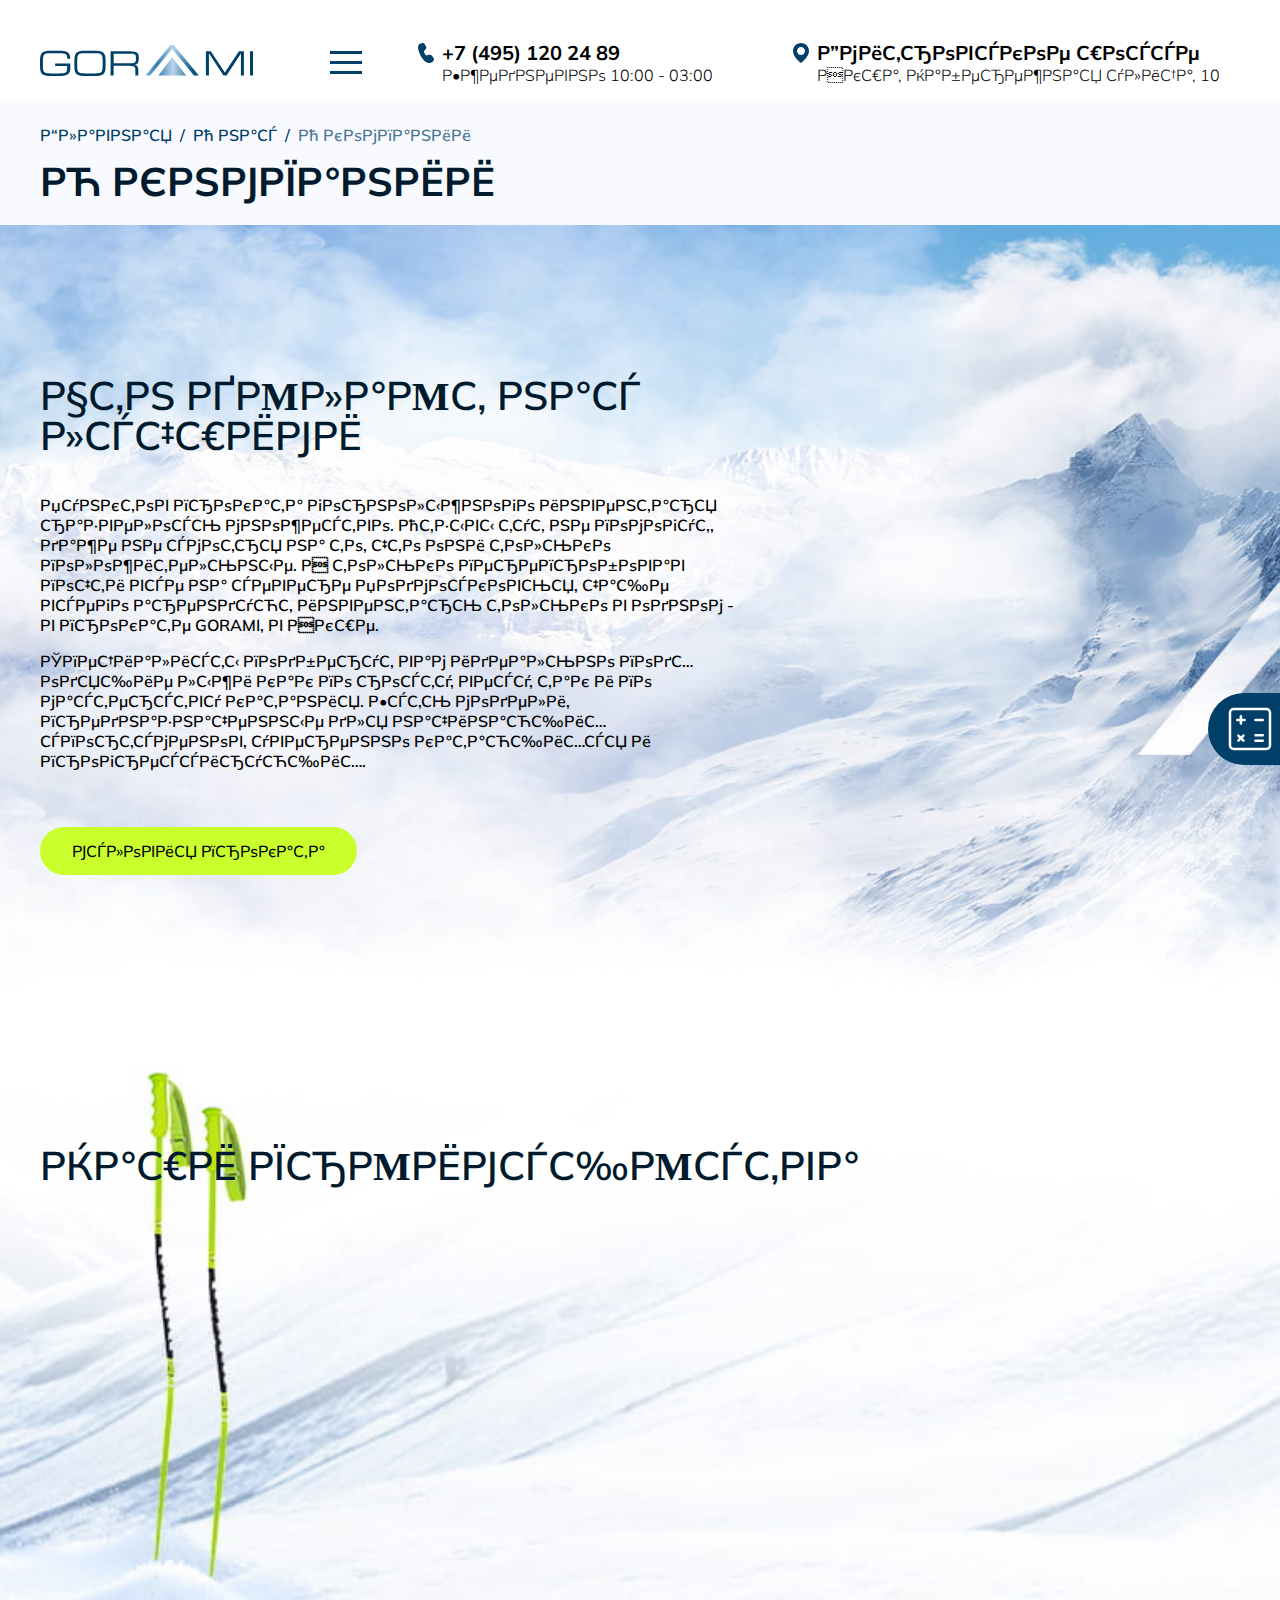
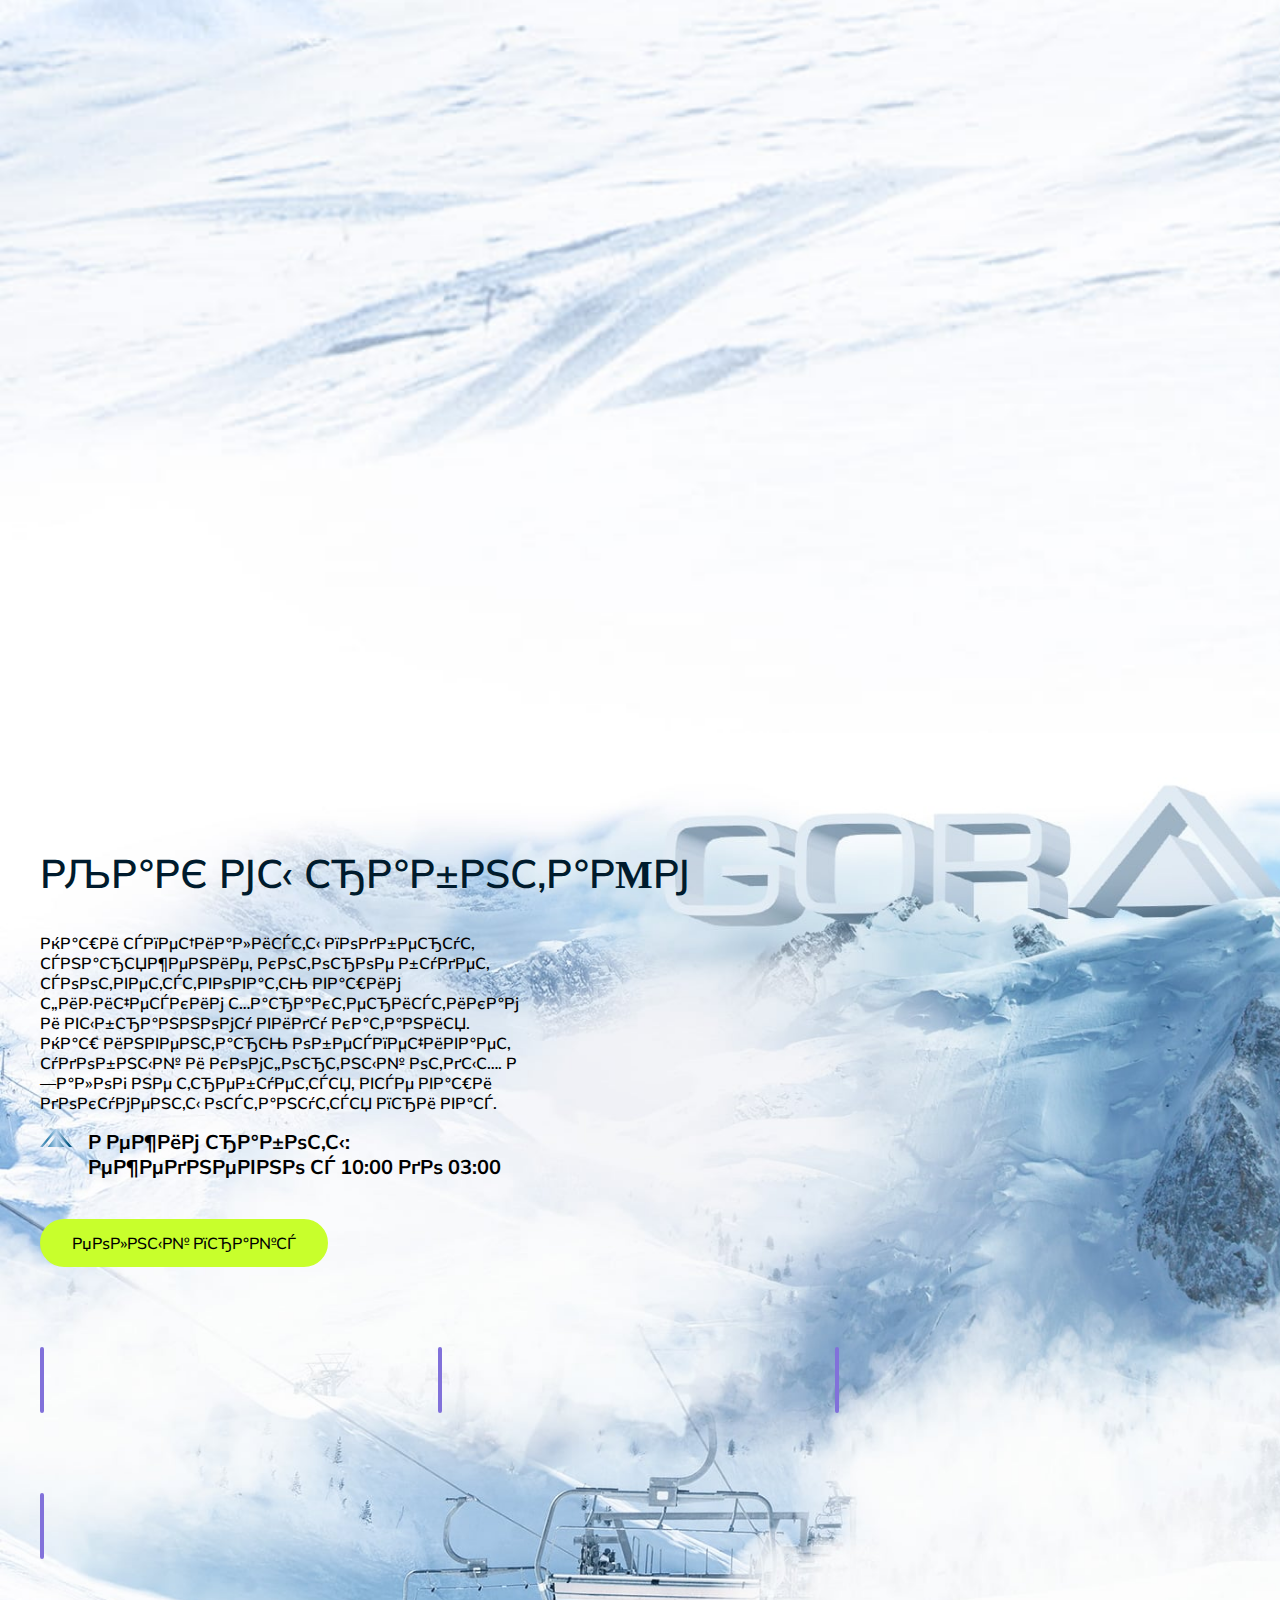
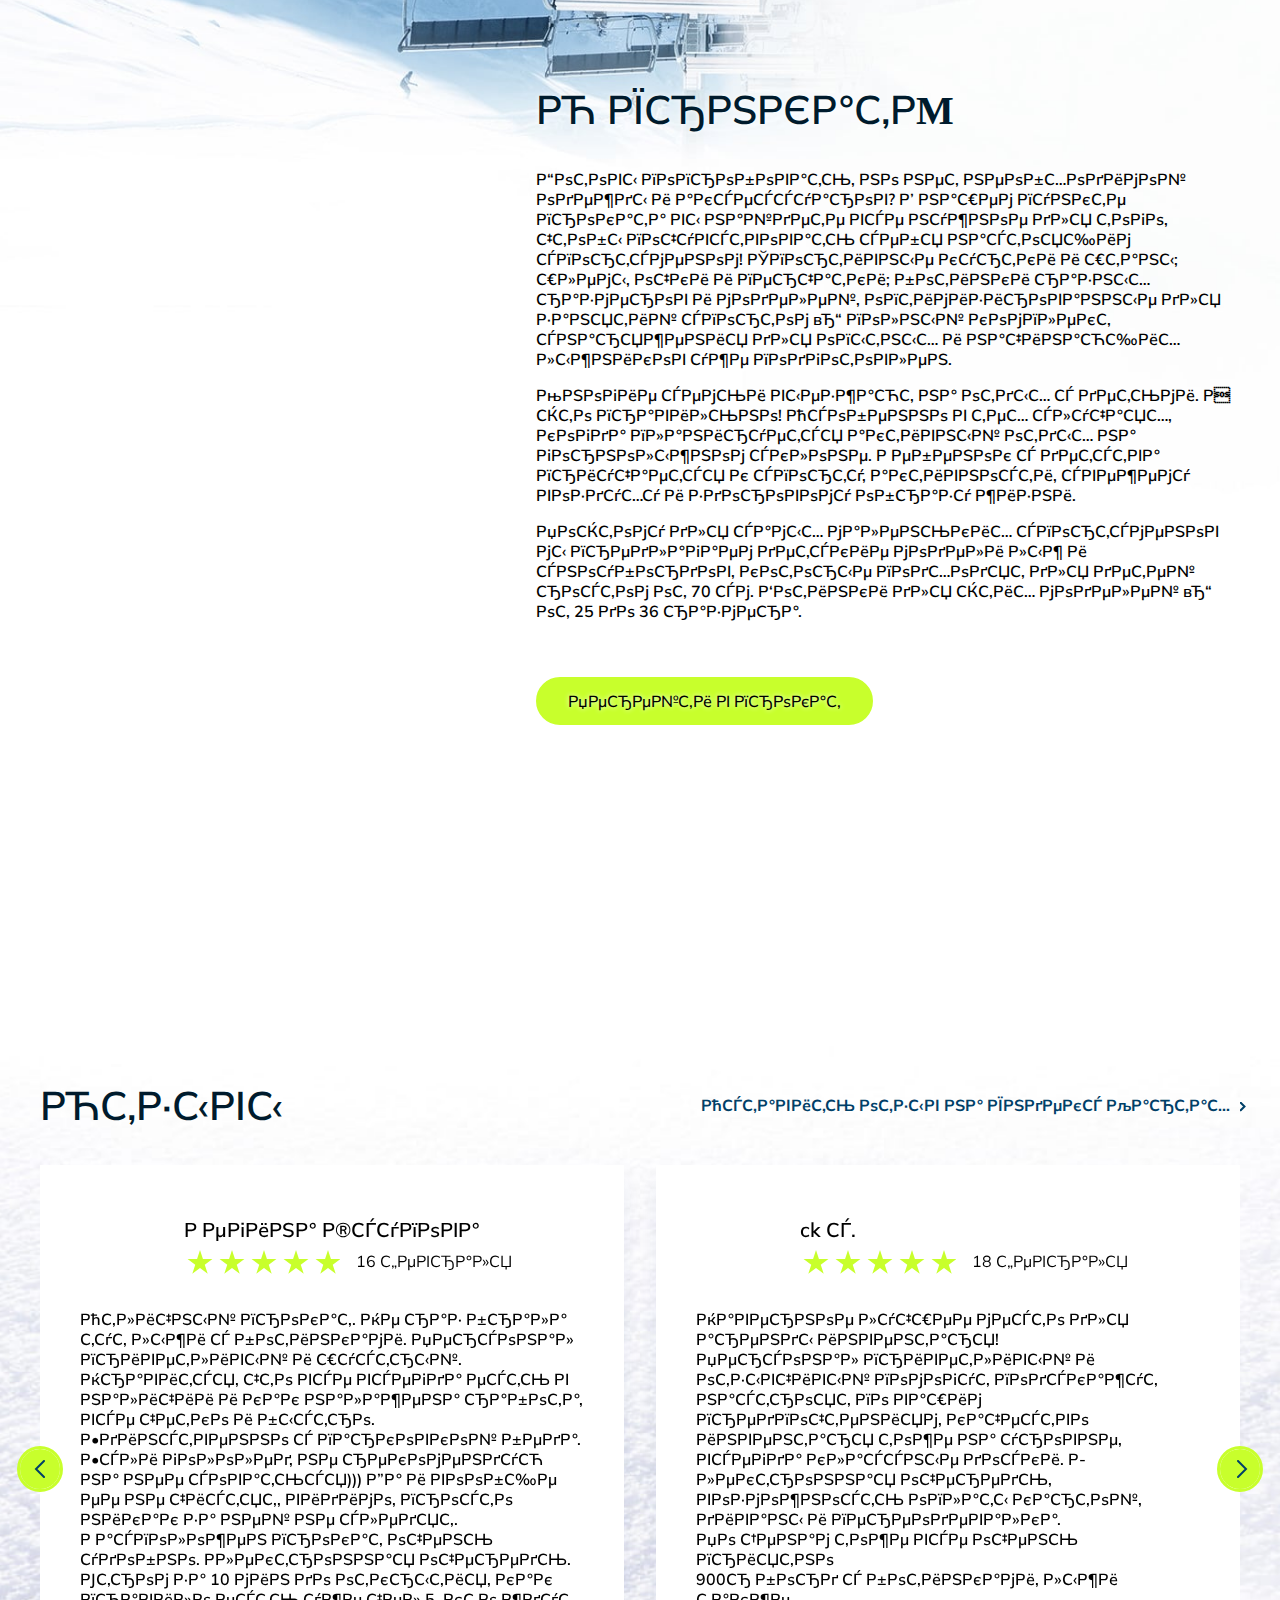
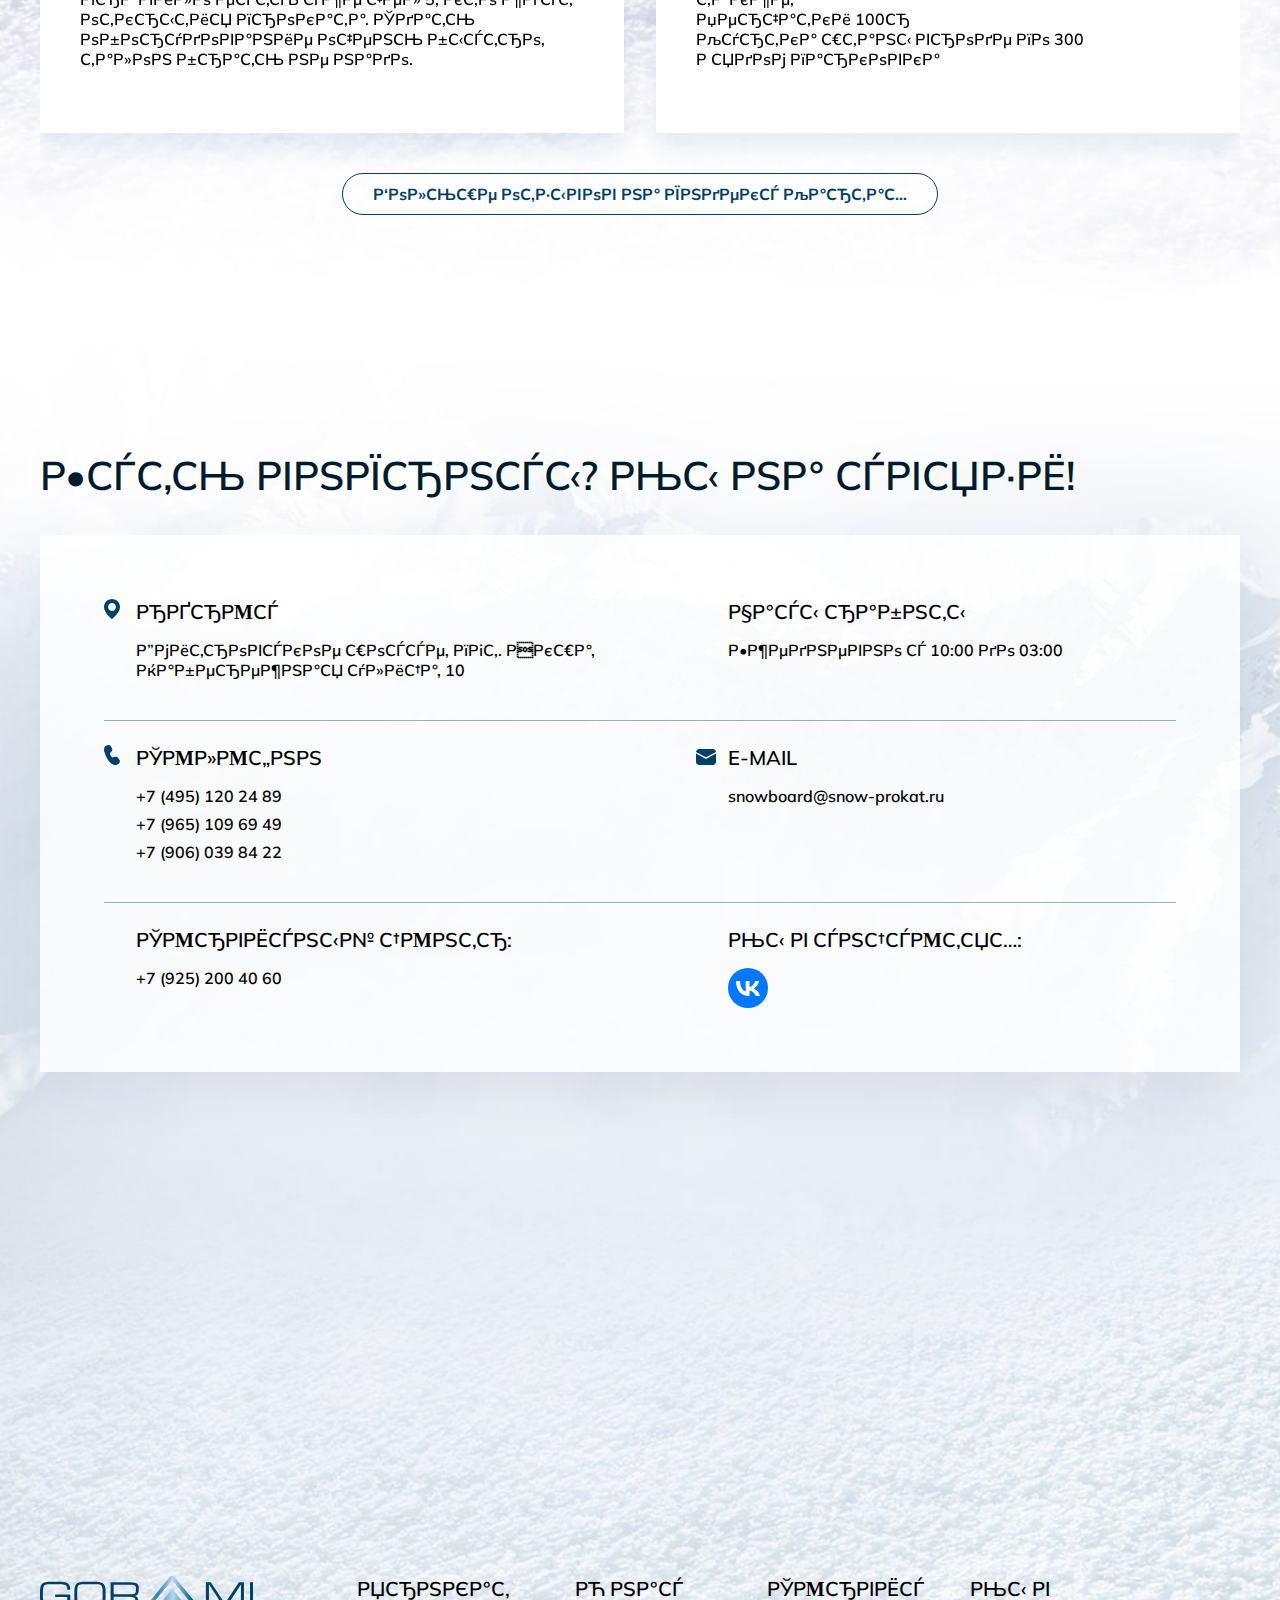
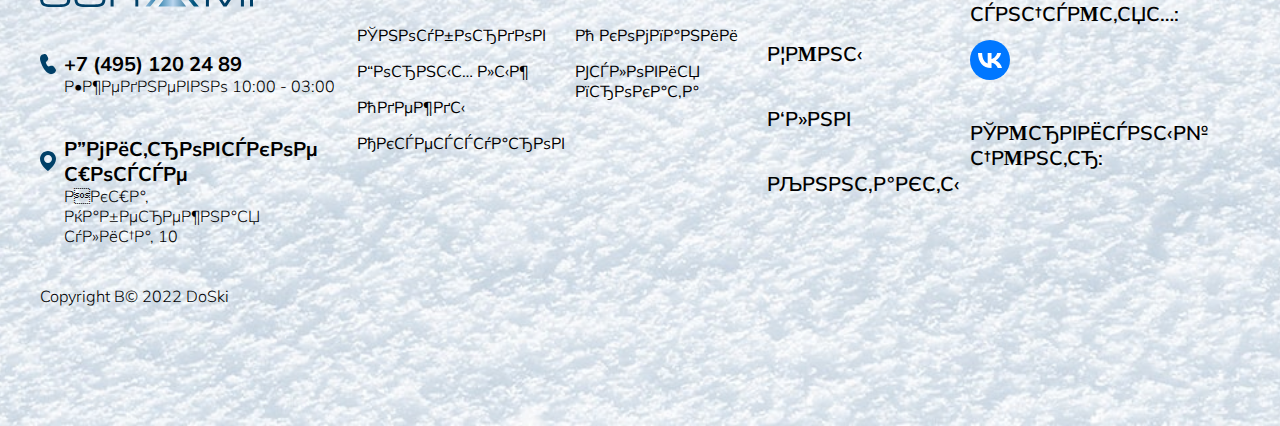
==== commit 4f02f7dc: "change links" ====
--- a/about/index.html
+++ b/about/index.html
@@ -5,43 +5,43 @@
   <meta http-equiv="X-UA-Compatible" content="IE=edge">
   <meta name="viewport" content="width=device-width, initial-scale=1.0">
   <title>Gorami</title>
-  <link rel="shortcut icon" href="/favicon.svg" type="image/svg+xml">
-  <link rel="stylesheet" href="/fonts/fonts.css">
-  <link rel="stylesheet" href="/styles/tiny-slider.css">
-  <link rel="stylesheet" href="/template_styles.css">
-  <script src="/js/jquery-3.6.0.min.js"></script>
-  <script src="/js/tiny-slider.js"></script>
+  <link rel="shortcut icon" href="../favicon.svg" type="image/svg+xml">
+  <link rel="stylesheet" href="../fonts/fonts.css">
+  <link rel="stylesheet" href="../styles/tiny-slider.css">
+  <link rel="stylesheet" href="../template_styles.css">
+  <script src="../js/jquery-3.6.0.min.js"></script>
+  <script src="../js/tiny-slider.js"></script>
   <script src="https://api-maps.yandex.ru/2.1/?apikey=424e8338-02d6-4172-8698-59b1cd6343d4&lang=ru_RU" type="text/javascript"></script>  
-  <script src="/script.js"></script>
+  <script src="../script.js"></script>
 </head>
 <body>
   <div class="loader">
-    <img src="/images/icons/icon.svg" width="300">
+    <img src="../images/icons/icon.svg" width="300">
   </div>
   <header class="header limiter">
-    <a href="/"><img class="header_logo" src="/images/logo.svg"></a>
+    <a href="../"><img class="header_logo" src="../images/logo.svg"></a>
     <nav class="header_menu">
       <ul class="header_menu-list">
         <li class="header_submenu">
-          <a href="/rental/">������</a>
+          <a href="../rental/">Прокат</a>
           <ul>
-            <li><a href="/rental/snowboard/">������ ����������</a></li>
-            <li><a href="/rental/ski/">������ ������ ���</a></li>
-            <li><a href="/rental/clothing/">������ ������</a></li>
-            <li><a href="/rental/accessories/">������ �����������</a></li>
+            <li><a href="../rental/snowboard/">Прокат сноубордов</a></li>
+            <li><a href="../rental/ski/">Прокат горных лыж</a></li>
+            <li><a href="../rental/clothing/">Прокат одежды</a></li>
+            <li><a href="../rental/accessories/">Прокат аксессуаров</a></li>
           </ul>
         </li>
-        <li><a href="/service/">������</a></li>
-        <li><a href="/prices/">����</a></li>
+        <li><a href="../service/">Сервис</a></li>
+        <li><a href="../prices/">Цены</a></li>
         <li class="header_submenu">
-          <a href="/about/">� ���</a>
+          <a href="../about/">О нас</a>
           <ul>
-            <li><a href="/about/">� ��������</a></li>
-            <li><a href="/about/conditions/">������� �������</a></li>
+            <li><a href="../about/">О компании</a></li>
+            <li><a href="../about/conditions/">Условия проката</a></li>
           </ul>
         </li>
-        <li><a href="/blog/">����</a></li>
-        <li><a href="/contacts/">��������</a></li>
+        <li><a href="../blog/">Блог</a></li>
+        <li><a href="../contacts/">Контакты</a></li>
       </ul>
       <div class="burger">
         <div class="burger_icon"></div>
@@ -51,11 +51,11 @@
     <div class="header_contacts">
       <div class="header_phone">
         <a href="tel:+74951202489" class="header_phone-top header_contacts-top">+7 (495) 120 24 89</a>
-        <div class="header_contacts-bottom">��������� 10:00 - 03:00</div>
+        <div class="header_contacts-bottom">Ежедневно 10:00 - 03:00</div>
       </div>
       <div class="header_address">
-        <div class="header_address-top header_contacts-top">����������� �����</div>
-        <div class="header_contacts-bottom">����, ���������� �����, 10</div>
+        <div class="header_address-top header_contacts-top">Дмитровское шоссе</div>
+        <div class="header_contacts-bottom">Икша, Набережная улица, 10</div>
       </div>
     </div>
     <div class="mobile_burger">
@@ -63,7 +63,7 @@
     </div>
     <div class="mobile_sidebar limiter">
       <div class="mobile_sidebar-header">
-        <img class="header_logo" src="/images/logo.svg">
+        <img class="header_logo" src="../images/logo.svg">
         <div class="mobile_burger">
           <div class="burger_icon"></div>
         </div>
@@ -71,61 +71,61 @@
       <nav class="mobile_menu">
         <ul>
           <li class="mobile_submenu">
-            <a href="/rental/">������</a>
+            <a href="../rental/">Прокат</a>
             <div class="submenu">
-              <div class="submenu_back">������</div>
+              <div class="submenu_back">Прокат</div>
               <ul>
-                <li><a href="/rental/snowboard/">����������</a></li>
-                <li><a href="/rental/ski/">������ ���</a></li>
-                <li><a href="/rental/clothing/">������</a></li>
-                <li><a href="/rental/accessories/">�����������</a></li>
+                <li><a href="../rental/snowboard/">Сноубордов</a></li>
+                <li><a href="../rental/ski/">Горных лыж</a></li>
+                <li><a href="../rental/clothing/">Одежды</a></li>
+                <li><a href="../rental/accessories/">Аксессуаров</a></li>
               </ul>
               <div class="mobile_contacts">
                 <div class="header_phone">
                   <a href="tel:+74951202489" class="header_phone-top header_contacts-top">+7 (495) 120 24 89</a>
-                  <div class="header_contacts-bottom">��������� 10:00 - 03:00</div>
+                  <div class="header_contacts-bottom">Ежедневно 10:00 - 03:00</div>
                 </div>
                 <div class="header_address">
-                  <div class="header_address-top header_contacts-top">����������� �����</div>
-                  <div class="header_contacts-bottom">����, ���������� �����, 10</div>
+                  <div class="header_address-top header_contacts-top">Дмитровское шоссе</div>
+                  <div class="header_contacts-bottom">Икша, Набережная улица, 10</div>
                 </div>
               </div>
             </div>
           </li>
-          <li><a href="/service/">������</a></li>
-          <li><a href="/prices/">����</a></li>
+          <li><a href="../service/">Сервис</a></li>
+          <li><a href="../prices/">Цены</a></li>
           <li class="mobile_submenu">
-            <a href="/about/">� ���</a>
+            <a href="../about/">О нас</a>
             <div class="submenu">
-              <div class="submenu_back">� ���</div>
+              <div class="submenu_back">О нас</div>
               <ul>
-                <li><a href="/about/">� ��������</a></li>
-                <li><a href="/about/conditions/">������� �������</a></li>
+                <li><a href="../about/">О компании</a></li>
+                <li><a href="../about/conditions/">Условия проката</a></li>
               </ul>
               <div class="mobile_contacts">
                 <div class="header_phone">
                   <a href="tel:+74951202489" class="header_phone-top header_contacts-top">+7 (495) 120 24 89</a>
-                  <div class="header_contacts-bottom">��������� 10:00 - 03:00</div>
+                  <div class="header_contacts-bottom">Ежедневно 10:00 - 03:00</div>
                 </div>
                 <div class="header_address">
-                  <div class="header_address-top header_contacts-top">����������� �����</div>
-                  <div class="header_contacts-bottom">����, ���������� �����, 10</div>
+                  <div class="header_address-top header_contacts-top">Дмитровское шоссе</div>
+                  <div class="header_contacts-bottom">Икша, Набережная улица, 10</div>
                 </div>
               </div>
             </div>
           </li>
-          <li><a href="/blog/">����</a></li>
-          <li><a href="/contacts/">��������</a></li>
+          <li><a href="../blog/">Блог</a></li>
+          <li><a href="../contacts/">Контакты</a></li>
         </ul>
       </nav>
       <div class="mobile_contacts">
         <div class="header_phone">
           <a href="tel:+74951202489" class="header_phone-top header_contacts-top">+7 (495) 120 24 89</a>
-          <div class="header_contacts-bottom">��������� 10:00 - 03:00</div>
+          <div class="header_contacts-bottom">Ежедневно 10:00 - 03:00</div>
         </div>
         <div class="header_address">
-          <div class="header_address-top header_contacts-top">����������� �����</div>
-          <div class="header_contacts-bottom">����, ���������� �����, 10</div>
+          <div class="header_address-top header_contacts-top">Дмитровское шоссе</div>
+          <div class="header_contacts-bottom">Икша, Набережная улица, 10</div>
         </div>
       </div>
     </div>
@@ -135,95 +135,95 @@
       <div class="limiter">
         <ul class="breadcrumbs">
           <li>
-            <a href="/">�������</a>
+            <a href="../">Главная</a>
           </li>
           <li>
-            <a href="/about/">� ���</a>
+            <a href="../about/">О нас</a>
           </li>
-          <li>� ��������</li>
+          <li>О компании</li>
         </ul>
-        <h1>� ��������</h1>
+        <h1>О компании</h1>
       </div>
     </div>
     <div class="about_first animate_parent">
       <div class="limiter">
         <div class="about_first-text">
-          <h2>��� ������ ��� �������</h2>
-          <p>������� ������� ������������ ��������� ��������� ���������. ������ ��� �� �������, ���� �� ������ �� ��, ��� ��� ������ �������������. � ������ ������������ ����� ��� �� ������ �����������, ���� ����� �������� ��������� ������ � ����� - � ������� GORAMI, � ����.</p>
-          <p>����������� �������� ��� �������� ���������� ���� ��� �� �����, ����, ��� � �� ���������� �������. ���� ������, ��������������� ��� ���������� �����������, �������� ���������� � ���������������.</p>
-          <a class="button button__full-green" href="/about/conditions/">������� �������</a>
-        </div>
-      </div>
-      <img class="snowboarder_about animate" src="/images/snowboarder_about.png">
+          <h2>Что делает нас лучшими</h2>
+          <p>Пунктов проката горнолыжного инвентаря развелось множество. Отзывы тут не помогут, даже не смотря на то, что они только положительные. И только перепробовав почти все на севере Подмосковья, чаще всего арендуют инвентарь только в одном - в прокате GORAMI, в Икше.</p>
+          <p>Специалисты подберут вам идеально подходящие лыжи как по росту, весу, так и по мастерству катания. Есть модели, предназначенные для начинающих спортсменов, уверенно катающихся и прогрессирующих.</p>
+          <a class="button button__full-green" href="../about/conditions/">Условия проката</a>
+        </div>
+      </div>
+      <img class="snowboarder_about animate" src="../images/snowboarder_about.png">
     </div>
     <section class="main_advantages about_advantages animate_parent">
       <div class="limiter">
         <div class="hgroup">
-          <h2>���� ������������</h2>
+          <h2>Наши преимущества</h2>
         </div>
         <div class="main_advantages-container"> 
           <div class="main_advantages-list">
             <div class="main_advantages-item animate">
-              <img src="/images/advantages_1.png" loading="lazy">
-              <p>��������� ���������� ��������� �� 30%</p>
+              <img src="../images/advantages_1.png" loading="lazy">
+              <p>Ежегодное обновление инвентаря на 30%</p>
             </div>
             <div class="main_advantages-item animate">
-              <img src="/images/advantages_2.png" loading="lazy">
-              <p>����������������� ��������� ��������� ����� ������� �������</p>
+              <img src="../images/advantages_2.png" loading="lazy">
+              <p>Антибактериальная обработка инвентаря после каждого клиента</p>
             </div>
             <div class="main_advantages-item animate">
-              <img src="/images/advantages_3.png" loading="lazy">
-              <p>������� �������� � ����������</p>
+              <img src="../images/advantages_3.png" loading="lazy">
+              <p>Наличие парковки и раздевалок</p>
             </div>
             <div class="main_advantages-item animate">
-              <img src="/images/advantages_4.png" loading="lazy">
-              <p>������ �������� ���������, ������� ������ � ������</p>
+              <img src="../images/advantages_4.png" loading="lazy">
+              <p>Полный комплект инвентаря, включая одежду и защиту</p>
             </div>
             <div class="main_advantages-item animate">
-              <img src="/images/advantages_5.png" loading="lazy">
-              <p>���������� ���������� � ������� ������</p>
+              <img src="../images/advantages_5.png" loading="lazy">
+              <p>Отзывчивые сотрудники с большим стажем</p>
             </div>
             <div class="main_advantages-item animate">
-              <img src="/images/advantages_6.png" loading="lazy">
-              <p>����������� �������, ������ �������</p>
+              <img src="../images/advantages_6.png" loading="lazy">
+              <p>Электронная очередь, оплата картами</p>
             </div>
           </div>
           <div class="advantages_slider-wrapper">
             <div class="advantages_slider">
               <div>
                 <div class="advantages_slider-item">
-                  <img src="/images/advantages_1.png" class="advantages_slider-img" loading="lazy">
-                  <p>��������� ���������� ��������� �� 30%</p>
+                  <img src="../images/advantages_1.png" class="advantages_slider-img" loading="lazy">
+                  <p>Ежегодное обновление инвентаря на 30%</p>
                 </div>
               </div>
               <div>
                 <div class="advantages_slider-item">
-                  <img src="/images/advantages_2.png" loading="lazy">
-                  <p>����������������� ��������� ��������� ����� ������� �������</p>
+                  <img src="../images/advantages_2.png" loading="lazy">
+                  <p>Антибактериальная обработка инвентаря после каждого клиента</p>
                 </div>
               </div>
               <div>
                 <div class="advantages_slider-item">
-                  <img src="/images/advantages_3.png" loading="lazy">
-                  <p>������� �������� � ����������</p>
+                  <img src="../images/advantages_3.png" loading="lazy">
+                  <p>Наличие парковки и раздевалок</p>
                 </div>
               </div>
               <div>
                 <div class="advantages_slider-item" class="advantages_slider-img">
-                  <img src="/images/advantages_4.png" loading="lazy">
-                  <p>������ �������� ���������, ������� ������ � ������</p>
+                  <img src="../images/advantages_4.png" loading="lazy">
+                  <p>Полный комплект инвентаря, включая одежду и защиту</p>
                 </div>
               </div>
               <div>
                 <div class="advantages_slider-item">
-                  <img src="/images/advantages_5.png" loading="lazy">
-                  <p>���������� ���������� � ������� ������</p>
+                  <img src="../images/advantages_5.png" loading="lazy">
+                  <p>Отзывчивые сотрудники с большим стажем</p>
                 </div>
               </div>
               <div>
                 <div class="advantages_slider-item">
-                  <img src="/images/advantages_6.png" loading="lazy">
-                  <p>����������� �������, ������ �������</p>
+                  <img src="../images/advantages_6.png" loading="lazy">
+                  <p>Электронная очередь, оплата картами</p>
                 </div>
               </div>
             </div>
@@ -238,46 +238,46 @@
     <div class="about_middle">
       <section class="our-work limiter animate_parent">
         <div class="hgroup">
-          <h2>��� �� ��������</h2>
+          <h2>Как мы работаем</h2>
         </div>
         <div class="our-work_text">
-          <p>���� ����������� �������� ����������, ������� ����� ��������������� ����� ���������� ��������������� � ���������� ���� �������. ��� ��������� ������������ ������� � ���������� �����. ����� �� ���������, ��� ���� ��������� ��������� ��� ���.</p>
-          <div class="time-work"><div>����� ������: <span class="nowrap">��������� � 10:00 �� 03:00</span></div></div>
-          <div class="our-work_buttons"><a class="button button__full-green" href="/prices/">������ �����</a></div>
+          <p>Наши специалисты подберут снаряжение, которое будет соответствовать вашим физическим характеристикам и выбранному виду катания. Наш инвентарь обеспечивает удобный и комфортный отдых. Залог не требуется, все ваши документы останутся при вас.</p>
+          <div class="time-work"><div>Режим работы: <span class="nowrap">ежедневно с 10:00 до 03:00</span></div></div>
+          <div class="our-work_buttons"><a class="button button__full-green" href="../prices/">Полный прайс</a></div>
         </div>
         <div class="our-work_list">
           <div class="our-work_item">
-            <div class="our-work_item-text animate">������������<br> ���������</div>
+            <div class="our-work_item-text animate">Качественный<br> инвентарь</div>
           </div>
           <div class="our-work_item">
-            <div class="our-work_item-text animate">�������<br> ������������</div>
+            <div class="our-work_item-text animate">Удобное<br> расположение</div>
           </div>
           <div class="our-work_item">
-            <div class="our-work_item-text animate">������<br> 5 ������</div>
+            <div class="our-work_item-text animate">Отзывы<br> 5 баллов</div>
           </div>
           <div class="our-work_item">
-            <div class="our-work_item-text animate">���������<br> ����</div>
+            <div class="our-work_item-text animate">Сервисная<br> зона</div>
           </div>
         </div>   
       </section>
       <section class="about_rental limiter">
-        <img class="about_family" src="/images/about_family.png">
+        <img class="about_family" src="../images/about_family.png">
         <div class="about_rental-text">
           <div class="hgroup">
-            <h2>� �������</h2>
-          </div>
-          <p>������ �����������, �� ��� ����������� ������ � �����������? � ����� ������ ������� �� ������� ��� ������ ��� ����, ����� ������������� ���� ��������� �����������! ���������� ������ � �����; �����, ���� � ��������; ������� ������ �������� � �������, ���������������� ��� ������� ������� � ������ �������� ���������� ��� ������� � ���������� �������� ��� �����������.</p>
-          <p>������ ����� �������� �� ����� � ������. � ��� ���������! �������� � ��� �������, ����� ����������� �������� ����� �� ����������� ������. ������� � ������� ���������� � ������, ����������, ������� ������� � ��������� ������ �����.</p>
-          <p>������� ��� ����� ��������� ����������� �� ���������� ������� ������ ��� � ����������, ������� �������� ��� ����� ������ �� 70 ��. ������� ��� ���� ������� � �� 25 �� 36 �������.</p>
-          <a class="button button__full-green" href="/rental/">������� � ������</a>
+            <h2>О прокате</h2>
+          </div>
+          <p>Готовы попробовать, но нет необходимой одежды и аксессуаров? В нашем пункте проката вы найдете все нужное для того, чтобы почувствовать себя настоящим спортсменом! Спортивные куртки и штаны; шлемы, очки и перчатки; ботинки разных размеров и моделей, оптимизированные для занятий спортом – полный комплект снаряжения для опытных и начинающих лыжников уже подготовлен.</p>
+          <p>Многие семьи выезжают на отдых с детьми. И это правильно! Особенно в тех случаях, когда планируется активный отдых на горнолыжном склоне. Ребенок с детства приучается к спорту, активности, свежему воздуху и здоровому образу жизни.</p>
+          <p>Поэтому для самых маленьких спортсменов мы предлагаем детские модели лыж и сноубордов, которые подходят для детей ростом от 70 см. Ботинки для этих моделей – от 25 до 36 размера.</p>
+          <a class="button button__full-green" href="../rental/">Перейти в прокат</a>
         </div>      
       </section>
     </div>
     <div class="about_reviews">
       <section class="main_reviews limiter animate_parent">
         <div class="hgroup">
-          <h2>������</h2>
-          <a class="link" target="_blank" href="https://yandex.ru/maps/org/prokat_gornykh_lyzh_i_snoubordov_gornolyzhny_prokat_doski/233128939343/reviews/?add-review=true&ll=37.508894%2C56.174595&z=16">�������� ����� �� ������ ������</a>
+          <h2>Отзывы</h2>
+          <a class="link" target="_blank" href="https://yandex.ru/maps/org/prokat_gornykh_lyzh_i_snoubordov_gornolyzhny_prokat_doski/233128939343/reviews/?add-review=true&ll=37.508894%2C56.174595&z=16">Оставить отзыв на Яндекс Картах</a>
         </div>
         <div class="main_reviews-container">
           <div class="reviews_slider">
@@ -285,18 +285,18 @@
               <div class="reviews_slider-item">
                 <div class="review_item-header">
                   <div class="review_item-photo">
-                    <img src="/images/review_1.jpg" alt="������ �������" loading="lazy">
+                    <img src="../images/review_1.jpg" alt="Регина Юсупова" loading="lazy">
                   </div>
                   <div class="review_item-nameContainer">
-                    <p class="review_item-name">������ �������</p>
+                    <p class="review_item-name">Регина Юсупова</p>
                     <div class="review_item-ratingDate">
                       <div class="review_item-rating" data-rating="5"></div>
-                      <div class="review_item-date">16 �������</div>
+                      <div class="review_item-date">16 февраля</div>
                     </div>
                   </div>
                 </div>
                 <div class="review_item-text">
-                  �������� ������. �� ��� ����� ��� ���� � ���������. �������� ����������� � �������. ��������, ��� ��� ������ ���� � ������� � ��� �������� ������, ��� ����� � ������. ����������� � ��������� ����. ���� �������, �� ���������� �� ��� ��������))) �� � ������ �� �� ������, ������, ������ ����� �� ��� �� ������. ���������� ������ ����� ������. ����������� �������. ����� �� 10 ��� �� ��������, ��� ������� ���� ��� ��� 5, ��� ���� �������� �������. ����� ������������ ����� ������, ����� ����� �� ����.
+                  Отличный прокат. Не раз брала тут лыжи с ботинками. Персонал приветливый и шустрый. Нравится, что все всегда есть в наличии и как налажена работа, все четко и быстро. Единственно с парковкой беда. Если гололед, не рекомендую на нее соваться))) Да и вообще ее не чистят, видимо, просто никак за ней не следят. Расположен прокат очень удобно. Электронная очередь. Утром за 10 мин до открытия, как правило есть уже чел 5, кто ждут открытия проката. Сдать оборудование очень быстро, талон брать не надо.
                 </div>
               </div>
             </div>
@@ -304,25 +304,25 @@
               <div class="reviews_slider-item">
                 <div class="review_item-header">
                   <div class="review_item-photo">
-                    <img src="/images/review_2.jpg" alt="ck �." loading="lazy">
+                    <img src="../images/review_2.jpg" alt="ck с." loading="lazy">
                   </div>
                   <div class="review_item-nameContainer">
-                    <p class="review_item-name">ck �.</p>
+                    <p class="review_item-name">ck с.</p>
                     <div class="review_item-ratingDate">
                       <div class="review_item-rating" data-rating="5"></div>
-                      <div class="review_item-date">18 �������</div>
+                      <div class="review_item-date">18 февраля</div>
                     </div>
                   </div>
                 </div>
                 <div class="review_item-text">
-                  �������� ������ ����� ��� ������ ���������!<br>
-                  �������� ����������� � ���������� ������� ��������� �������� �� ����� �������������, �������� ��������� ���� �� ������, ������ �������� �����.
-                  ����������� �������, ����������� ������ ������, ������ � ������������.<br>
-                  �� ����� ���� ��� ����� �������<br>
-                  900� ���� � ���������, ���� �����,<br>
-                  �������� 100�<br>
-                  ������ ����� ����� �� 300<br>
-                  ����� ��������
+                  Наверное лучшее место для аренды инвентаря!<br>
+                  Персонал приветливый и отзывчивый помогут подскажут настроят по вашим предпочтениям, качество инвентаря тоже на уровне, всегда классные доски.
+                  Электронная очередь, возможность оплаты картой, диваны и переодевалка.<br>
+                  По ценам тоже все очень приятно<br>
+                  900р борд с ботинками, лыжи также,<br>
+                  Перчатки 100р<br>
+                  Куртка штаны вроде по 300<br>
+                  Рядом парковка
                 </div>
               </div>
             </div>
@@ -330,18 +330,18 @@
               <div class="reviews_slider-item">
                 <div class="review_item-header">
                   <div class="review_item-photo">
-                    <img src="/images/review_1.jpg" alt="������ �������" loading="lazy">
+                    <img src="../images/review_1.jpg" alt="Регина Юсупова" loading="lazy">
                   </div>
                   <div class="review_item-nameContainer">
-                    <p class="review_item-name">������ �������</p>
+                    <p class="review_item-name">Регина Юсупова</p>
                     <div class="review_item-ratingDate">
                       <div class="review_item-rating" data-rating="5"></div>
-                      <div class="review_item-date">16 �������</div>
+                      <div class="review_item-date">16 февраля</div>
                     </div>
                   </div>
                 </div>
                 <div class="review_item-text">
-                  �������� ������. �� ��� ����� ��� ���� � ���������. �������� ����������� � �������. ��������, ��� ��� ������ ���� � ������� � ��� �������� ������, ��� ����� � ������. ����������� � ��������� ����. ���� �������, �� ���������� �� ��� ��������))) �� � ������ �� �� ������, ������, ������ ����� �� ��� �� ������. ���������� ������ ����� ������. ����������� �������. ����� �� 10 ��� �� ��������, ��� ������� ���� ��� ��� 5, ��� ���� �������� �������. ����� ������������ ����� ������, ����� ����� �� ����.
+                  Отличный прокат. Не раз брала тут лыжи с ботинками. Персонал приветливый и шустрый. Нравится, что все всегда есть в наличии и как налажена работа, все четко и быстро. Единственно с парковкой беда. Если гололед, не рекомендую на нее соваться))) Да и вообще ее не чистят, видимо, просто никак за ней не следят. Расположен прокат очень удобно. Электронная очередь. Утром за 10 мин до открытия, как правило есть уже чел 5, кто ждут открытия проката. Сдать оборудование очень быстро, талон брать не надо.
                 </div>
               </div>
             </div>
@@ -349,25 +349,25 @@
               <div class="reviews_slider-item">
                 <div class="review_item-header">
                   <div class="review_item-photo">
-                    <img src="/images/review_2.jpg" alt="ck �." loading="lazy">
+                    <img src="../images/review_2.jpg" alt="ck с." loading="lazy">
                   </div>
                   <div class="review_item-nameContainer">
-                    <p class="review_item-name">ck �.</p>
+                    <p class="review_item-name">ck с.</p>
                     <div class="review_item-ratingDate">
                       <div class="review_item-rating" data-rating="5"></div>
-                      <div class="review_item-date">18 �������</div>
+                      <div class="review_item-date">18 февраля</div>
                     </div>
                   </div>
                 </div>
                 <div class="review_item-text">
-                  �������� ������ ����� ��� ������ ���������!<br>
-                  �������� ����������� � ���������� ������� ��������� �������� �� ����� �������������, �������� ��������� ���� �� ������, ������ �������� �����.
-                  ����������� �������, ����������� ������ ������, ������ � ������������.<br>
-                  �� ����� ���� ��� ����� �������<br>
-                  900� ���� � ���������, ���� �����,<br>
-                  �������� 100�<br>
-                  ������ ����� ����� �� 300<br>
-                  ����� ��������
+                  Наверное лучшее место для аренды инвентаря!<br>
+                  Персонал приветливый и отзывчивый помогут подскажут настроят по вашим предпочтениям, качество инвентаря тоже на уровне, всегда классные доски.
+                  Электронная очередь, возможность оплаты картой, диваны и переодевалка.<br>
+                  По ценам тоже все очень приятно<br>
+                  900р борд с ботинками, лыжи также,<br>
+                  Перчатки 100р<br>
+                  Куртка штаны вроде по 300<br>
+                  Рядом парковка
                 </div>
               </div>
             </div>
@@ -377,42 +377,42 @@
             <button class="reviews_slider-right"></button>
           </div>
         </div>
-        <a class="button button__blue button_reviews" target="_blank" href="https://yandex.ru/maps/org/prokat_gornykh_lyzh_i_snoubordov_gornolyzhny_prokat_doski/233128939343/reviews/?ll=37.508894%2C56.174595&z=16">������ ������� �� ������ ������</a>
-        <img class="animate ski_mask" src="/images/ski_mask.png" loading="lazy">
+        <a class="button button__blue button_reviews" target="_blank" href="https://yandex.ru/maps/org/prokat_gornykh_lyzh_i_snoubordov_gornolyzhny_prokat_doski/233128939343/reviews/?ll=37.508894%2C56.174595&z=16">Больше отзывов на Яндекс Картах</a>
+        <img class="animate ski_mask" src="../images/ski_mask.png" loading="lazy">
       </section>
     </div>
   </main>
   <footer>
     <section class="contacts limiter" id="contacts">
       <div class="hgroup">
-        <h2>���� �������? �� �� �����!</h2>
+        <h2>Есть вопросы? Мы на связи!</h2>
       </div>
       <div class="contacts_content">
         <div class="contacts_row">
           <div class="contacts_col">
-            <img src="/images/icons/place.svg">
+            <img src="../images/icons/place.svg">
             <div class="contacts_text">
-              <h4>�����</h4>
+              <h4>Адрес</h4>
               <div class="contact_content">
-                <p>����������� �����, ���. ����, ���������� �����, 10</p>
+                <p>Дмитровское шоссе, пгт. Икша, Набережная улица, 10</p>
               </div>
             </div>
           </div>
           <div class="contacts_col">
-            <img src="/images/icons/time.svg" loading="lazy">
+            <img src="../images/icons/time.svg" loading="lazy">
             <div class="contacts_text">
-              <h4>���� ������</h4>
+              <h4>Часы работы</h4>
               <div class="contact_content">
-                <p>��������� � 10:00 �� 03:00</p>
+                <p>Ежедневно с 10:00 до 03:00</p>
               </div>
             </div>
           </div>
         </div>
         <div class="contacts_row">
           <div class="contacts_col">
-            <img src="/images/icons/phone.svg" loading="lazy">
+            <img src="../images/icons/phone.svg" loading="lazy">
             <div class="contacts_text">
-              <h4>�������</h4>
+              <h4>Телефон</h4>
               <div class="contact_content">
                 <a href="tel:+74951202489">+7 (495) 120 24 89</a>
                 <a href="tel:+79651096949">+7 (965) 109 69 49</a>
@@ -421,7 +421,7 @@
             </div>
           </div>
           <div class="contacts_col">
-            <img src="/images/icons/mail.svg">
+            <img src="../images/icons/mail.svg">
             <div class="contacts_text">
               <h4>E-mail</h4>
               <div class="contact_content">
@@ -433,15 +433,15 @@
         <div class="contacts_row">
           <div class="contacts_col">
             <div class="contacts_text">
-              <h4>��������� �����:</h4>
+              <h4>Сервисный центр:</h4>
               <div class="contact_content">
                 <a href="tel+79252004060">+7 (925) 200 40 60</a>
                 <div class="contacts-links">
                   <a href="#">
-                    <img src="/images/icons/telegram.svg" loading="lazy">
+                    <img src="../images/icons/telegram.svg" loading="lazy">
                   </a>
                   <a href="#">
-                    <img src="/images/icons/whatsapp.svg" loading="lazy">
+                    <img src="../images/icons/whatsapp.svg" loading="lazy">
                   </a>
                 </div>
               </div>
@@ -449,11 +449,11 @@
           </div>
           <div class="contacts_col">
             <div class="contacts_text">
-              <h4>�� � ��������:</h4>
+              <h4>Мы в соцсетях:</h4>
               <div class="contact_content">
                 <div class="contacts-links">
                   <a href="#">
-                    <img src="/images/icons/vk.svg">
+                    <img src="../images/icons/vk.svg">
                   </a>
                 </div>
               </div>
@@ -465,63 +465,63 @@
     </section>
     <section class="footer_content limiter">
       <div class="footer_col">
-        <span><img class="footer_logo" src="/images/logo.svg" loading="lazy"></span>
+        <span><img class="footer_logo" src="../images/logo.svg" loading="lazy"></span>
         <div class="footer_contacts">
           <div class="header_phone">
             <a href="tel:+74951202489" class="header_phone-top header_contacts-top">+7 (495) 120 24 89</a>
-            <div class="header_contacts-bottom">��������� 10:00 - 03:00</div>
+            <div class="header_contacts-bottom">Ежедневно 10:00 - 03:00</div>
           </div>
           <div class="header_address">
-            <div class="header_address-top header_contacts-top">����������� �����</div>
-            <div class="header_contacts-bottom">����, ���������� �����, 10</div>
-          </div>
-        </div>
-        <div class="footer_copyright">Copyright � 2022 DoSki</div>
+            <div class="header_address-top header_contacts-top">Дмитровское шоссе</div>
+            <div class="header_contacts-bottom">Икша, Набережная улица, 10</div>
+          </div>
+        </div>
+        <div class="footer_copyright">Copyright © 2022 DoSki</div>
       </div>
       <nav class="footer_col footer_halfcol">
         <ul class="footer_menu">
-          <li class="footer_menu-section"><a href="/rental/">������</a></li>
-          <li><a href="/rental/snowboard/">����������</a></li>
-          <li><a href="/rental/ski/">������ ���</a></li>
-          <li><a href="/rental/clothing/">������</a></li>
-          <li><a href="/rental/accessories/">�����������</a></li>
+          <li class="footer_menu-section"><a href="../rental/">Прокат</a></li>
+          <li><a href="../rental/snowboard/">Сноубордов</a></li>
+          <li><a href="../rental/ski/">Горных лыж</a></li>
+          <li><a href="../rental/clothing/">Одежды</a></li>
+          <li><a href="../rental/accessories/">Аксессуаров</a></li>
         </ul>
       </nav>
       <nav class="footer_col footer_halfcol">
         <ul class="footer_menu">
-          <li class="footer_menu-section"><a href="/about/">� ���</a></li>
-          <li><a href="/about/">� ��������</a></li>
-          <li><a href="/about/conditions/">������� �������</a></li>
+          <li class="footer_menu-section"><a href="../about/">О нас</a></li>
+          <li><a href="../about/">О компании</a></li>
+          <li><a href="../about/conditions/">Условия проката</a></li>
         </ul>
       </nav>
       <nav class="footer_col">
         <ul class="footer_menu">
-          <li class="footer_menu-section"><a href="/service/">������</a></li>
-          <li class="footer_menu-section"><a href="/prices/">����</a></li>
-          <li class="footer_menu-section"><a href="/blog/">����</a></li>
-          <li class="footer_menu-section"><a href="/contacts/">��������</a></li>
+          <li class="footer_menu-section"><a href="../service/">Сервис</a></li>
+          <li class="footer_menu-section"><a href="../prices/">Цены</a></li>
+          <li class="footer_menu-section"><a href="../blog/">Блог</a></li>
+          <li class="footer_menu-section"><a href="../contacts/">Контакты</a></li>
         </ul>
       </nav>
       <div class="footer_col">
         <div class="contacts_text">
-          <h4>�� � ��������:</h4>
+          <h4>Мы в соцсетях:</h4>
           <div class="contact_content">
             <div class="contacts-links">
               <a href="#">
-                <img src="/images/icons/vk.svg" loading="lazy">
+                <img src="../images/icons/vk.svg" loading="lazy">
               </a>
             </div>
           </div>
         </div>
         <div class="contacts_text">
-          <h4>��������� �����:</h4>
+          <h4>Сервисный центр:</h4>
           <div class="contact_content">
             <div class="contacts-links">
               <a href="#">
-                <img src="/images/icons/telegram.svg" loading="lazy">
+                <img src="../images/icons/telegram.svg" loading="lazy">
               </a>
               <a href="#">
-                <img src="/images/icons/whatsapp.svg" loading="lazy">
+                <img src="../images/icons/whatsapp.svg" loading="lazy">
               </a>
             </div>
           </div>
@@ -533,27 +533,27 @@
   <div class="overlay"></div>
   <div class="modal calculator" data-id="calculator">
     <div class="close"></div>
-    <h2>�������� ���������� ����� � ������ ����������</h2>
+    <h2>Выберите количество суток и нужное снаряжение</h2>
     <div class="calculator_content">
       <div class="calculator_left">
         <div class="calculator_time">
-          <button class="button_time active" data-day="1">1 �����</button>
-          <button class="button_time" data-day="2">2 �����</button>
-          <button class="button_time" data-day="3">3 �����</button>
-          <button class="button_time" data-day="4">4 �����</button>
-          <button class="button_time" data-day="5">5 �����</button>
-          <button class="button_time" data-day="6">6 �����</button>
-          <button class="button_time" data-day="7">7 �����</button>
-          <input class="input_time" data-day="0" type="number" placeholder="������ (�� 30 �����)" min="1" max="30">
+          <button class="button_time active" data-day="1">1 сутки</button>
+          <button class="button_time" data-day="2">2 суток</button>
+          <button class="button_time" data-day="3">3 суток</button>
+          <button class="button_time" data-day="4">4 суток</button>
+          <button class="button_time" data-day="5">5 суток</button>
+          <button class="button_time" data-day="6">6 суток</button>
+          <button class="button_time" data-day="7">7 суток</button>
+          <input class="input_time" data-day="0" type="number" placeholder="Ввести (до 30 суток)" min="1" max="30">
         </div>
         <div class="calculator_bottom">
-          �����: <span class="calculator_sum">0</span> &#8381;
+          Итого: <span class="calculator_sum">0</span> &#8381;
         </div>
       </div>
       <div class="calculator_right">
         <div class="calculator_inventory">
           <div class="calculator_inventory-item">
-            <h4>��������:<br> ������ ���� / �������� / �������</h4>
+            <h4>Комплект:<br> Горные лыжи / Сноуборд / Ботинки</h4>
             <div class="calculator_inventory-count">
               <button class="calculator_inventory-minus">-</button>
               <input type="number" class="calculator_inventory-number" value="0" step="1" min="0" max="99" data-1="900"  data-2="1700" data-3="2400" data-4="3000" data-5="3600" data-6="4200" data-7="4800">
@@ -561,7 +561,7 @@
             </div>
           </div>
           <div class="calculator_inventory-item">
-            <h4>������ ����</h4>
+            <h4>Горные лыжи</h4>
             <div class="calculator_inventory-count">
               <button class="calculator_inventory-minus">-</button>
               <input type="number" class="calculator_inventory-number" value="0" step="1" min="0" max="99" data-1="700"  data-2="1100" data-3="1500" data-4="1900" data-5="2300" data-6="2700" data-7="3100">
@@ -569,7 +569,7 @@
             </div>
           </div>
           <div class="calculator_inventory-item">
-            <h4>��������</h4>
+            <h4>Сноуборд</h4>
             <div class="calculator_inventory-count">
               <button class="calculator_inventory-minus">-</button>
               <input type="number" class="calculator_inventory-number" value="0" step="1" min="0" max="99" data-1="700"  data-2="1100" data-3="1500" data-4="1900" data-5="2300" data-6="2700" data-7="3100">
@@ -577,7 +577,7 @@
             </div>
           </div>
           <div class="calculator_inventory-item">
-            <h4>�����</h4>
+            <h4>Маска</h4>
             <div class="calculator_inventory-count">
               <button class="calculator_inventory-minus">-</button>
               <input type="number" class="calculator_inventory-number" value="0" step="1" min="0" max="99" data-1="200"  data-2="350" data-3="500" data-4="650" data-5="800" data-6="950" data-7="1100">
@@ -585,7 +585,7 @@
             </div>
           </div>
           <div class="calculator_inventory-item">
-            <h4>�������</h4>
+            <h4>Ботинки</h4>
             <div class="calculator_inventory-count">
               <button class="calculator_inventory-minus">-</button>
               <input type="number" class="calculator_inventory-number" value="0" step="1" min="0" max="99" data-1="400"  data-2="700" data-3="900" data-4="1100" data-5="1300" data-6="1500" data-7="1700">
@@ -593,7 +593,7 @@
             </div>
           </div>
           <div class="calculator_inventory-item">
-            <h4>����</h4>
+            <h4>Шлем</h4>
             <div class="calculator_inventory-count">
               <button class="calculator_inventory-minus">-</button>
               <input type="number" class="calculator_inventory-number" value="0" step="1" min="0" max="99" data-1="200"  data-2="350" data-3="500" data-4="650" data-5="800" data-6="950" data-7="1100">
@@ -601,7 +601,7 @@
             </div>
           </div>
           <div class="calculator_inventory-item">
-            <h4>��������</h4>
+            <h4>Перчатки</h4>
             <div class="calculator_inventory-count">
               <button class="calculator_inventory-minus">-</button>
               <input type="number" class="calculator_inventory-number" value="0" step="1" min="0" max="99" data-1="100"  data-2="150" data-3="200" data-4="250" data-5="300" data-6="350" data-7="400">
@@ -609,7 +609,7 @@
             </div>
           </div>
           <div class="calculator_inventory-item">
-            <h4>������</h4>
+            <h4>Куртка</h4>
             <div class="calculator_inventory-count">
               <button class="calculator_inventory-minus">-</button>
               <input type="number" class="calculator_inventory-number" value="0" step="1" min="0" max="99" data-1="300"  data-2="500" data-3="700" data-4="900" data-5="1100" data-6="1300" data-7="1500">
@@ -617,7 +617,7 @@
             </div>
           </div>
           <div class="calculator_inventory-item">
-            <h4>�����</h4>
+            <h4>Штаны</h4>
             <div class="calculator_inventory-count">
               <button class="calculator_inventory-minus">-</button>
               <input type="number" class="calculator_inventory-number" value="0" step="1" min="0" max="99" data-1="300"  data-2="500" data-3="700" data-4="900" data-5="1100" data-6="1300" data-7="1500">
@@ -625,7 +625,7 @@
             </div>
           </div>
           <div class="calculator_inventory-item">
-            <h4>������ + �����</h4>
+            <h4>Куртка + штаны</h4>
             <div class="calculator_inventory-count">
               <button class="calculator_inventory-minus">-</button>
               <input type="number" class="calculator_inventory-number" value="0" step="1" min="0" max="99" data-1="500"  data-2="900" data-3="1300" data-4="1700" data-5="2100" data-6="2500" data-7="2900">
@@ -635,7 +635,7 @@
         </div>
       </div>
       <div class="calculator_bottom calculator_bottom__mobile">
-        �����: <span class="calculator_sum">0</span> &#8381;
+        Итого: <span class="calculator_sum">0</span> &#8381;
       </div>
     </div>
   </div>
--- a/styles/tiny-slider.css
+++ b/styles/tiny-slider.css
@@ -1,3 +1,3 @@
 .tns-outer{padding:0 !important}.tns-outer [hidden]{display:none !important}.tns-outer [aria-controls],.tns-outer [data-action]{cursor:pointer}.tns-slider{-webkit-transition:all 0s;-moz-transition:all 0s;transition:all 0s}.tns-slider>.tns-item{-webkit-box-sizing:border-box;-moz-box-sizing:border-box;box-sizing:border-box}.tns-horizontal.tns-subpixel{white-space:nowrap}.tns-horizontal.tns-subpixel>.tns-item{display:inline-block;vertical-align:top;white-space:normal}.tns-horizontal.tns-no-subpixel:after{content:'';display:table;clear:both}.tns-horizontal.tns-no-subpixel>.tns-item{float:left}.tns-horizontal.tns-carousel.tns-no-subpixel>.tns-item{margin-right:-100%}.tns-no-calc{position:relative;left:0}.tns-gallery{position:relative;left:0;min-height:1px}.tns-gallery>.tns-item{position:absolute;left:-100%;-webkit-transition:transform 0s, opacity 0s;-moz-transition:transform 0s, opacity 0s;transition:transform 0s, opacity 0s}.tns-gallery>.tns-slide-active{position:relative;left:auto !important}.tns-gallery>.tns-moving{-webkit-transition:all 0.25s;-moz-transition:all 0.25s;transition:all 0.25s}.tns-autowidth{display:inline-block}.tns-lazy-img{-webkit-transition:opacity 0.6s;-moz-transition:opacity 0.6s;transition:opacity 0.6s;opacity:0.6}.tns-lazy-img.tns-complete{opacity:1}.tns-ah{-webkit-transition:height 0s;-moz-transition:height 0s;transition:height 0s}.tns-ovh{overflow:hidden}.tns-visually-hidden{position:absolute;left:-10000em}.tns-transparent{opacity:0;visibility:hidden}.tns-fadeIn{opacity:1;filter:alpha(opacity=100);z-index:0}.tns-normal,.tns-fadeOut{opacity:0;filter:alpha(opacity=0);z-index:-1}.tns-vpfix{white-space:nowrap}.tns-vpfix>div,.tns-vpfix>li{display:inline-block}.tns-t-subp2{margin:0 auto;width:310px;position:relative;height:10px;overflow:hidden}.tns-t-ct{width:2333.3333333%;width:-webkit-calc(100% * 70 / 3);width:-moz-calc(100% * 70 / 3);width:calc(100% * 70 / 3);position:absolute;right:0}.tns-t-ct:after{content:'';display:table;clear:both}.tns-t-ct>div{width:1.4285714%;width:-webkit-calc(100% / 70);width:-moz-calc(100% / 70);width:calc(100% / 70);height:10px;float:left}
 
-/*# sourceMappingURL=/sourcemaps/tiny-slider.css.map */+/*# sourceMappingURL=../sourcemaps/tiny-slider.css.map */